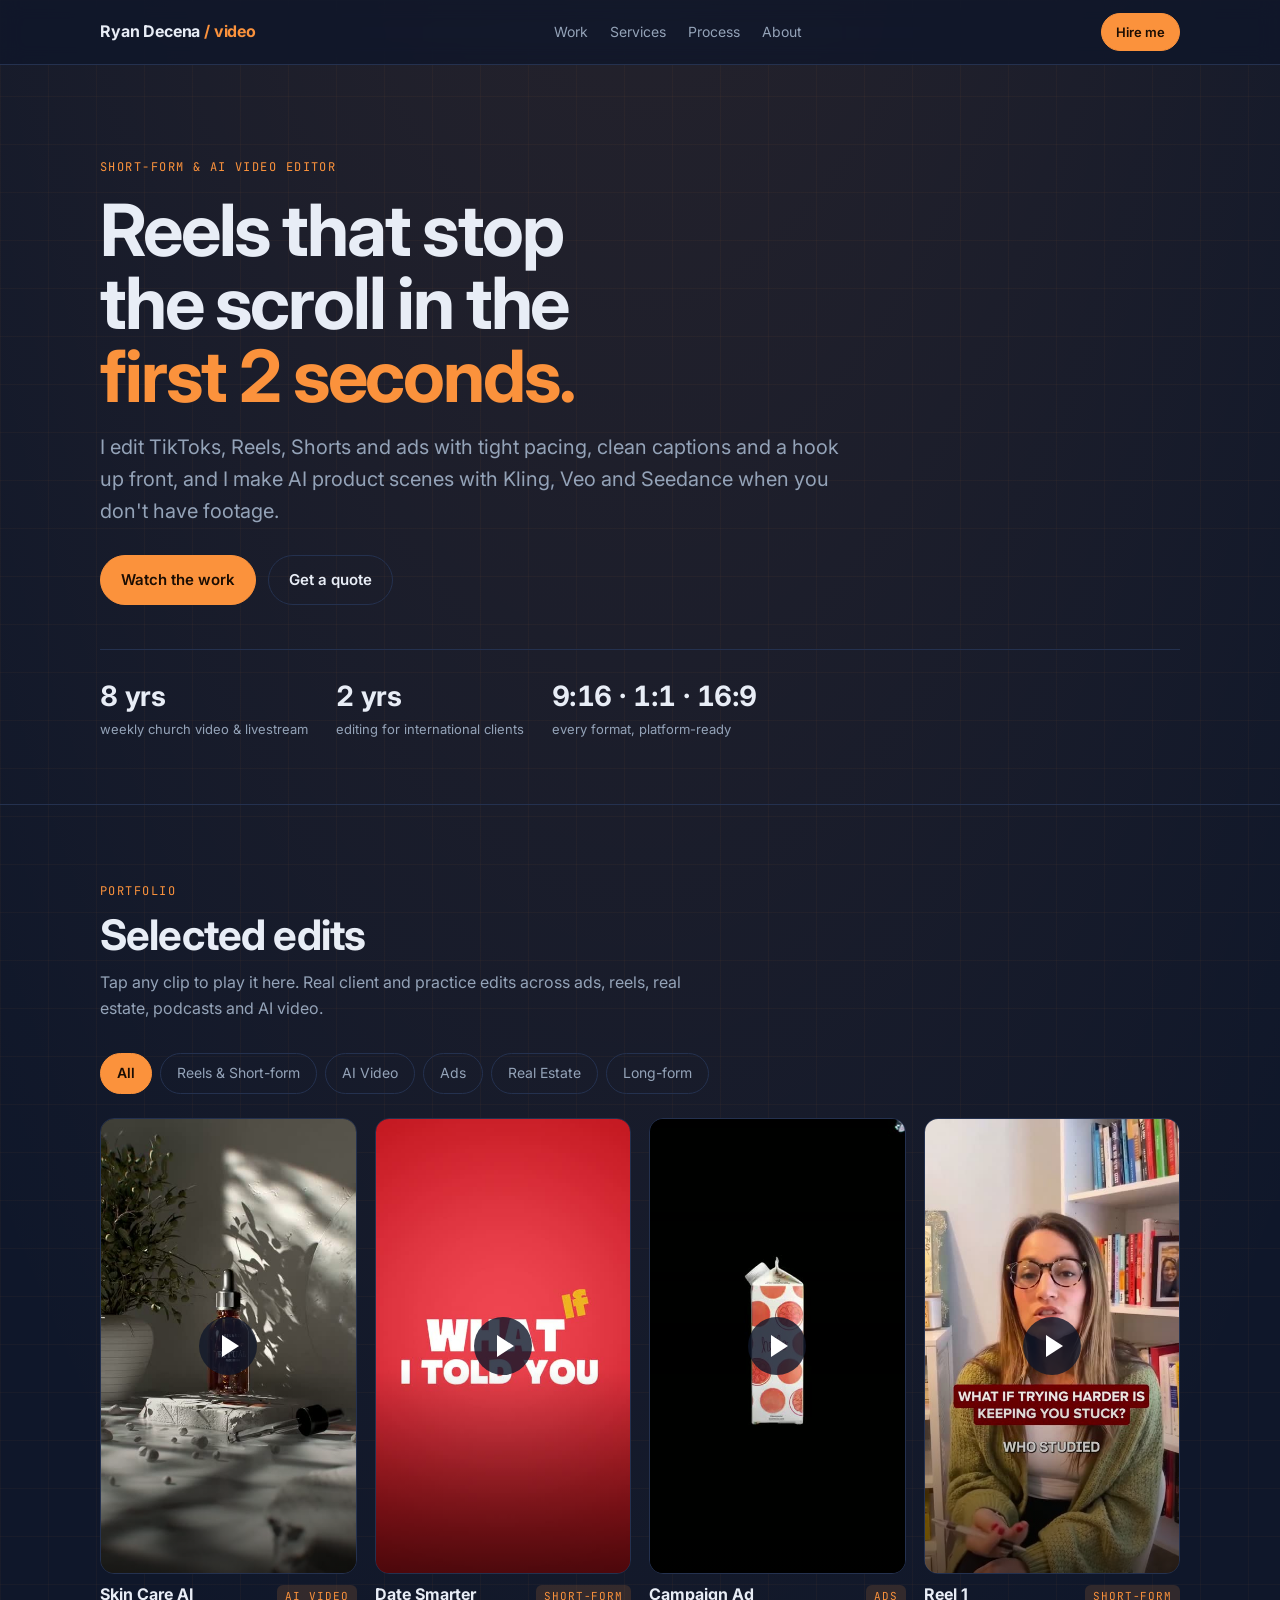
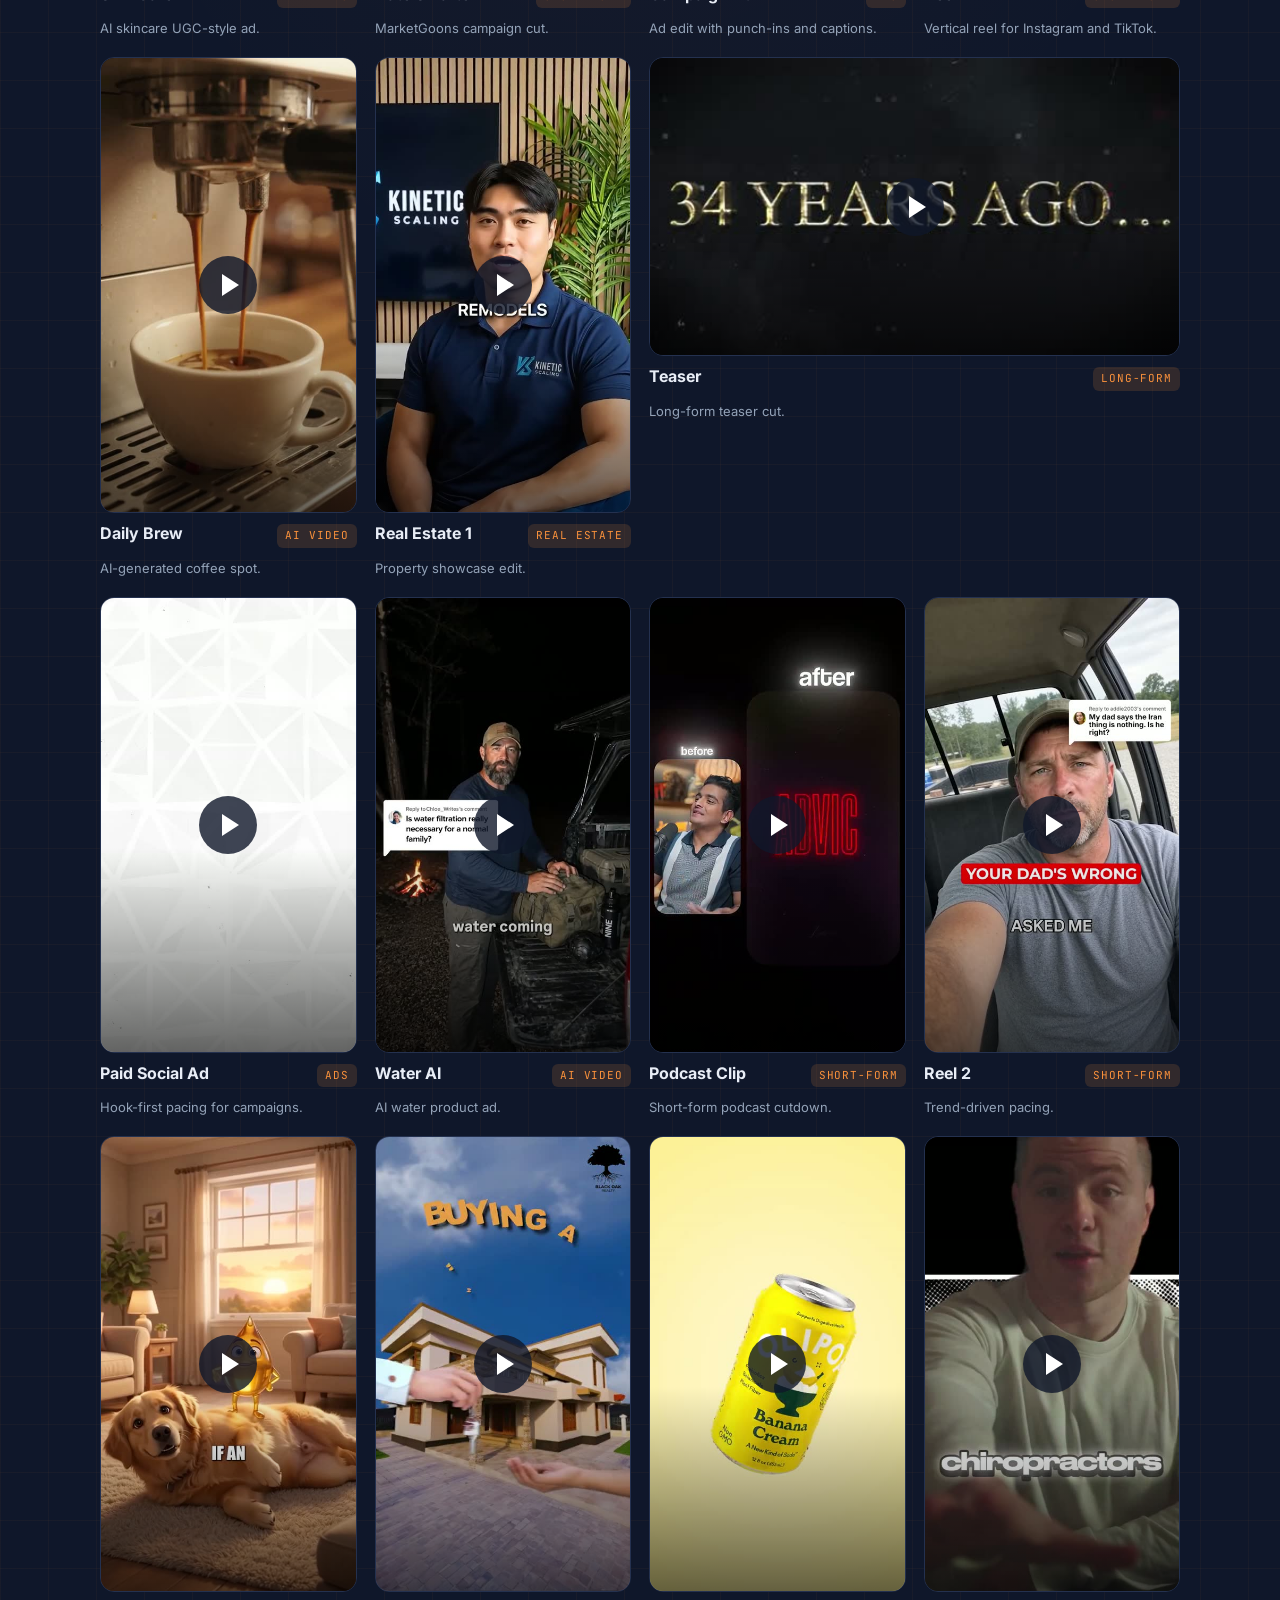
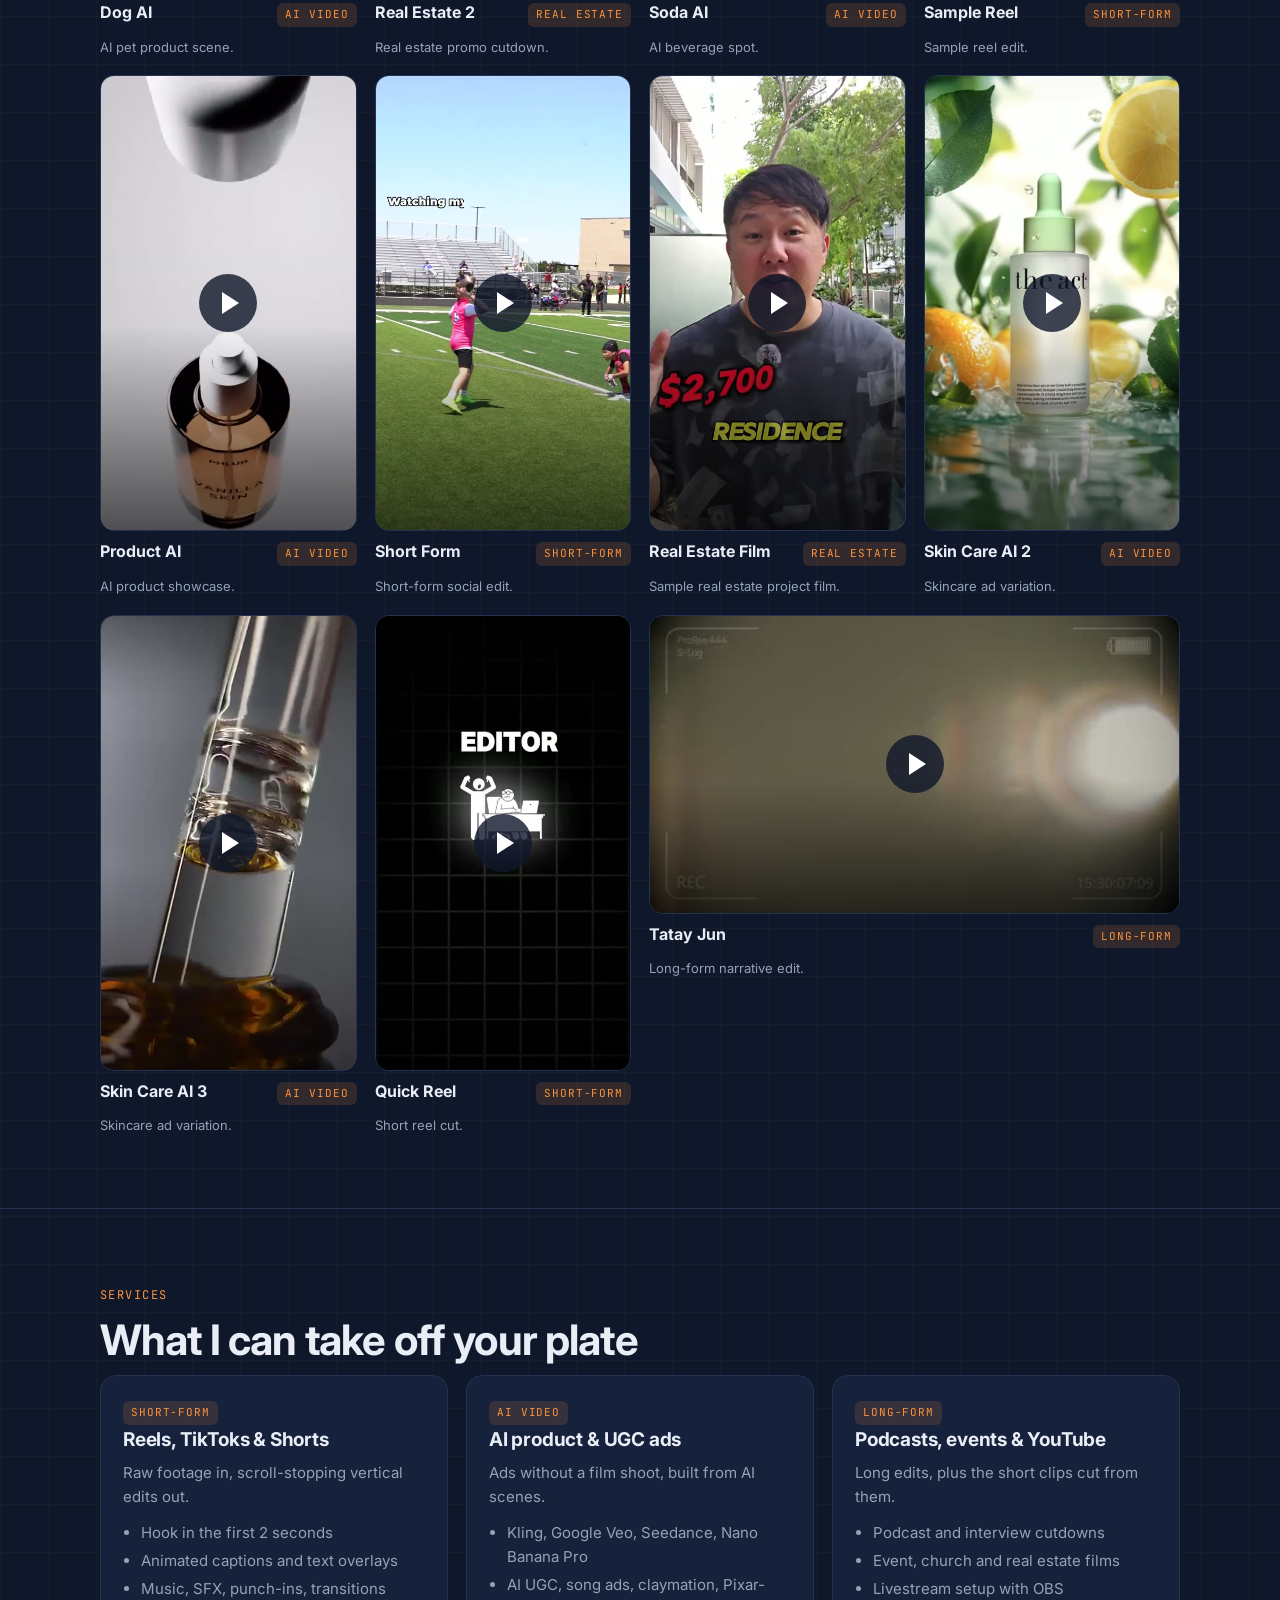
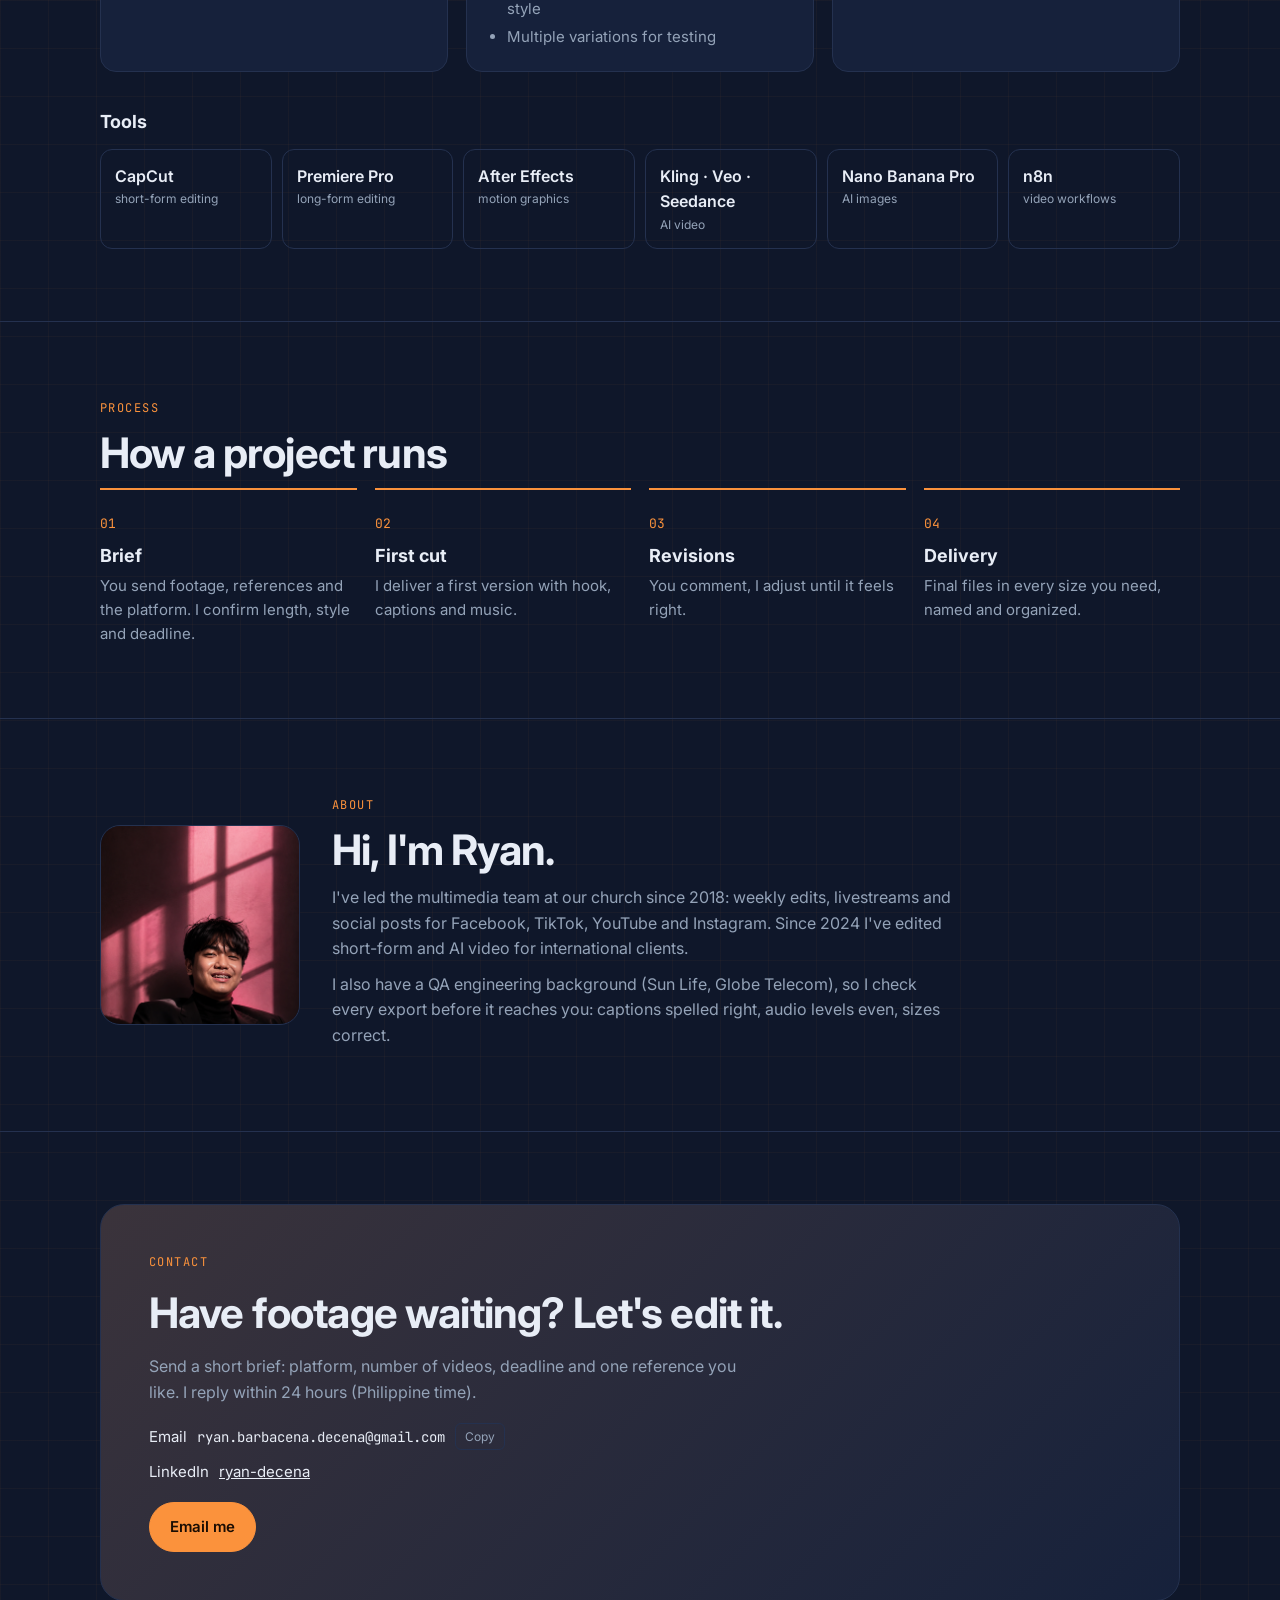
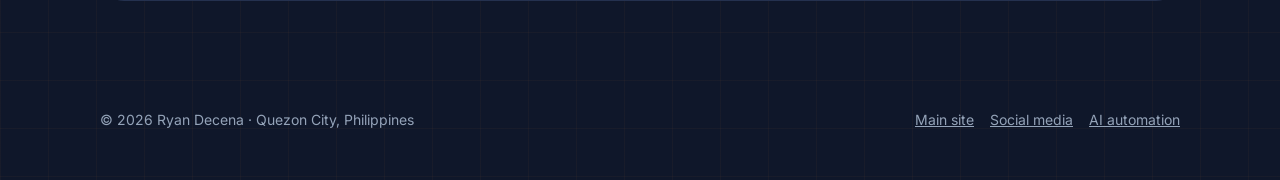
==== video-editor/index.html @ 5df615dc "Add video, AI automation and social media portfolio sites Three one-page sites deployed on Vercel at" ====
<!DOCTYPE html>
<html lang="en">
<head>
<meta charset="UTF-8">
<meta name="viewport" content="width=device-width, initial-scale=1, viewport-fit=cover">
<title>Ryan Decena | Short-Form &amp; AI Video Editor</title>
<meta name="description" content="Reels, TikToks, Shorts, ads and AI video (Kling, Veo, Seedance) edited by Ryan Decena, a video editor from the Philippines working with international clients.">
<meta property="og:title" content="Ryan Decena | Short-Form & AI Video Editor">
<meta property="og:description" content="Hook-first reels, ads and AI video for brands and creators.">
<meta property="og:image" content="https://video.decenaryan.site/og.jpg">
<meta property="og:url" content="https://video.decenaryan.site/">
<meta name="theme-color" content="#0F172A">
<link rel="icon" href="favicon.png">
<link rel="preconnect" href="https://fonts.googleapis.com">
<link rel="preconnect" href="https://fonts.gstatic.com" crossorigin>
<link href="https://fonts.googleapis.com/css2?family=Inter:wght@400;500;600;700&family=JetBrains+Mono:wght@500&display=swap" rel="stylesheet">
<link rel="stylesheet" href="site.css">
<style>
:root{--accent:#FB923C;--accent-2:#F43F5E;--on-accent:#1a0d03}
.filters{display:flex;flex-wrap:wrap;gap:8px;margin-bottom:24px}
.filters button{font:inherit;font-size:14px;padding:8px 16px;border-radius:999px;border:1px solid var(--line);background:transparent;color:var(--muted);cursor:pointer}
.filters button[aria-pressed="true"]{background:var(--accent);border-color:var(--accent);color:var(--on-accent);font-weight:600}
.works{display:grid;grid-template-columns:repeat(auto-fill,minmax(210px,1fr));gap:18px;align-items:start}
.work{display:grid;gap:10px;min-width:0}
.work.wide{grid-column:span 2}
@media (max-width:480px){.work.wide{grid-column:auto}}
.player{position:relative;border-radius:14px;overflow:hidden;background:#0a0f1d;border:1px solid var(--line);aspect-ratio:9/16}
.work.wide .player{aspect-ratio:16/9}
.player img,.player video{position:absolute;inset:0;width:100%;height:100%;object-fit:cover}
.player video{object-fit:contain;background:#000}
.player button{position:absolute;inset:0;border:0;background:linear-gradient(transparent 55%,#0009);cursor:pointer;display:grid;place-items:center}
.player button i{width:58px;height:58px;border-radius:50%;background:#0f172acc;display:grid;place-items:center;transition:.2s}
.player button i::after{content:"";border-left:17px solid #fff;border-block:11px solid transparent;margin-left:5px}
.player button:hover i{background:var(--accent);transform:scale(1.08)}
.work h3{font-size:16px;line-height:1.3}
.work p{font-size:13px;color:var(--muted)}
.work .row{display:flex;justify-content:space-between;gap:8px;align-items:baseline}
.tools{display:grid;grid-template-columns:repeat(auto-fit,minmax(150px,1fr));gap:10px}
.tools div{border:1px solid var(--line);border-radius:12px;padding:14px;font-weight:600}
.tools span{display:block;font-size:12px;color:var(--muted);font-weight:400}
</style>
</head>
<body>
<nav class="top"><div class="wrap">
  <a class="brand" href="#top">Ryan Decena <span>/ video</span></a>
  <ul><li><a href="#work">Work</a></li><li><a href="#services">Services</a></li><li><a href="#process">Process</a></li><li><a href="#about">About</a></li></ul>
  <a class="btn solid sm" href="#contact">Hire me</a>
</div></nav>

<main id="top">
<header class="hero"><div class="wrap">
  <span class="mono">Short-form &amp; AI video editor</span>
  <h1>Reels that stop the scroll in the <em>first 2 seconds.</em></h1>
  <p class="lead">I edit TikToks, Reels, Shorts and ads with tight pacing, clean captions and a hook up front, and I make AI product scenes with Kling, Veo and Seedance when you don't have footage.</p>
  <div class="cta"><a class="btn solid" href="#work">Watch the work</a><a class="btn ghost" href="#contact">Get a quote</a></div>
  <div class="facts">
    <div><b>8 yrs</b><span>weekly church video &amp; livestream</span></div>
    <div><b>2 yrs</b><span>editing for international clients</span></div>
    <div><b>9:16 · 1:1 · 16:9</b><span>every format, platform-ready</span></div>
  </div>
</div></header>

<section id="work"><div class="wrap">
  <span class="mono">Portfolio</span>
  <h2>Selected edits</h2>
  <p class="intro">Tap any clip to play it here. Real client and practice edits across ads, reels, real estate, podcasts and AI video.</p>
  <div class="filters" role="group" aria-label="Filter videos" id="filters"></div>
  <div class="works" id="works"></div>
</div></section>

<section id="services"><div class="wrap">
  <span class="mono">Services</span>
  <h2>What I can take off your plate</h2>
  <div class="grid g3">
    <div class="card"><span class="tag">Short-form</span><h3>Reels, TikToks &amp; Shorts</h3><p>Raw footage in, scroll-stopping vertical edits out.</p><ul><li>Hook in the first 2 seconds</li><li>Animated captions and text overlays</li><li>Music, SFX, punch-ins, transitions</li></ul></div>
    <div class="card"><span class="tag">AI video</span><h3>AI product &amp; UGC ads</h3><p>Ads without a film shoot, built from AI scenes.</p><ul><li>Kling, Google Veo, Seedance, Nano Banana Pro</li><li>AI UGC, song ads, claymation, Pixar-style</li><li>Multiple variations for testing</li></ul></div>
    <div class="card"><span class="tag">Long-form</span><h3>Podcasts, events &amp; YouTube</h3><p>Long edits, plus the short clips cut from them.</p><ul><li>Podcast and interview cutdowns</li><li>Event, church and real estate films</li><li>Livestream setup with OBS</li></ul></div>
  </div>
  <h3 style="margin:36px 0 12px;font-size:18px">Tools</h3>
  <div class="tools">
    <div>CapCut<span>short-form editing</span></div>
    <div>Premiere Pro<span>long-form editing</span></div>
    <div>After Effects<span>motion graphics</span></div>
    <div>Kling · Veo · Seedance<span>AI video</span></div>
    <div>Nano Banana Pro<span>AI images</span></div>
    <div>n8n<span>video workflows</span></div>
  </div>
</div></section>

<section id="process"><div class="wrap">
  <span class="mono">Process</span>
  <h2>How a project runs</h2>
  <div class="steps">
    <div class="step"><h3>Brief</h3><p>You send footage, references and the platform. I confirm length, style and deadline.</p></div>
    <div class="step"><h3>First cut</h3><p>I deliver a first version with hook, captions and music.</p></div>
    <div class="step"><h3>Revisions</h3><p>You comment, I adjust until it feels right.</p></div>
    <div class="step"><h3>Delivery</h3><p>Final files in every size you need, named and organized.</p></div>
  </div>
</div></section>

<section id="about"><div class="wrap about">
  <img src="ryan-decena.png" alt="Ryan Decena" width="200" height="200" loading="lazy">
  <div>
    <span class="mono">About</span>
    <h2>Hi, I'm Ryan.</h2>
    <p>I've led the multimedia team at our church since 2018: weekly edits, livestreams and social posts for Facebook, TikTok, YouTube and Instagram. Since 2024 I've edited short-form and AI video for international clients.</p>
    <p>I also have a QA engineering background (Sun Life, Globe Telecom), so I check every export before it reaches you: captions spelled right, audio levels even, sizes correct.</p>
  </div>
</div></section>

<section><div class="wrap">
  <div class="contact" id="contact">
    <span class="mono">Contact</span>
    <h2>Have footage waiting? Let's edit it.</h2>
    <p style="color:var(--muted);max-width:60ch">Send a short brief: platform, number of videos, deadline and one reference you like. I reply within 24 hours (Philippine time).</p>
    <div class="rows">
      <div class="row">Email <code>ryan.barbacena.decena@gmail.com</code><button class="copy" data-copy="ryan.barbacena.decena@gmail.com">Copy</button></div>
      <div class="row">LinkedIn <a href="https://www.linkedin.com/in/ryan-decena-aba878122" target="_blank" rel="noopener">ryan-decena</a></div>
    </div>
    <div class="cta" style="display:flex;gap:12px;flex-wrap:wrap"><a class="btn solid" href="mailto:ryan.barbacena.decena@gmail.com?subject=Video%20editing%20project">Email me</a></div>
  </div>
</div></section>
</main>

<footer><div class="wrap">
  <span>© <span data-year>2026</span> Ryan Decena · Quezon City, Philippines</span>
  <span class="others"><a href="https://decenaryan.site">Main site</a><a href="https://smm.decenaryan.site">Social media</a><a href="https://ai.decenaryan.site">AI automation</a></span>
</div></footer>

<script>
var WORKS=[
 {s:'ai-skincare-1',t:'Skin Care AI',c:'ai',d:'AI skincare UGC-style ad.'},
 {s:'short-date-smarter',t:'Date Smarter',c:'short',d:'MarketGoons campaign cut.'},
 {s:'ads-3',t:'Campaign Ad',c:'ads',d:'Ad edit with punch-ins and captions.'},
 {s:'reels-1',t:'Reel 1',c:'short',d:'Vertical reel for Instagram and TikTok.'},
 {s:'ai-daily-brew',t:'Daily Brew',c:'ai',d:'AI-generated coffee spot.'},
 {s:'realestate-1',t:'Real Estate 1',c:'real',d:'Property showcase edit.'},
 {s:'long-teaser',t:'Teaser',c:'long',d:'Long-form teaser cut.',w:1},
 {s:'ads-1',t:'Paid Social Ad',c:'ads',d:'Hook-first pacing for campaigns.'},
 {s:'ai-water',t:'Water AI',c:'ai',d:'AI water product ad.'},
 {s:'short-podcast',t:'Podcast Clip',c:'short',d:'Short-form podcast cutdown.'},
 {s:'reels-2',t:'Reel 2',c:'short',d:'Trend-driven pacing.'},
 {s:'ai-dog',t:'Dog AI',c:'ai',d:'AI pet product scene.'},
 {s:'realestate-2',t:'Real Estate 2',c:'real',d:'Real estate promo cutdown.'},
 {s:'ai-soda',t:'Soda AI',c:'ai',d:'AI beverage spot.'},
 {s:'reels-sample',t:'Sample Reel',c:'short',d:'Sample reel edit.'},
 {s:'ai-product',t:'Product AI',c:'ai',d:'AI product showcase.'},
 {s:'short-1',t:'Short Form',c:'short',d:'Short-form social edit.'},
 {s:'realestate-sample',t:'Real Estate Film',c:'real',d:'Sample real estate project film.'},
 {s:'ai-skincare-2',t:'Skin Care AI 2',c:'ai',d:'Skincare ad variation.'},
 {s:'ai-skincare-3',t:'Skin Care AI 3',c:'ai',d:'Skincare ad variation.'},
 {s:'reels-3',t:'Quick Reel',c:'short',d:'Short reel cut.'},
 {s:'long-tatay-jun',t:'Tatay Jun',c:'long',d:'Long-form narrative edit.',w:1}
];
var CATS=[['all','All'],['short','Reels & Short-form'],['ai','AI Video'],['ads','Ads'],['real','Real Estate'],['long','Long-form']];
var LABEL={short:'Short-form',ai:'AI Video',ads:'Ads',real:'Real Estate',long:'Long-form'};
var grid=document.getElementById('works'),fb=document.getElementById('filters');
grid.innerHTML=WORKS.map(function(w,i){return '<article class="work'+(w.w?' wide':'')+'" data-c="'+w.c+'"><div class="player"><img src="media/'+w.s+'.jpg" alt="" loading="lazy"><button type="button" data-i="'+i+'" aria-label="Play '+w.t+'"><i></i></button></div><div class="row"><h3>'+w.t+'</h3><span class="tag">'+LABEL[w.c]+'</span></div><p>'+w.d+'</p></article>'}).join('');
fb.innerHTML=CATS.map(function(c,i){return '<button type="button" data-c="'+c[0]+'" aria-pressed="'+(i===0)+'">'+c[1]+'</button>'}).join('');
fb.addEventListener('click',function(e){var b=e.target.closest('button');if(!b)return;fb.querySelectorAll('button').forEach(function(x){x.setAttribute('aria-pressed',x===b)});var c=b.dataset.c;grid.querySelectorAll('.work').forEach(function(a){a.hidden=!(c==='all'||a.dataset.c===c)})});
grid.addEventListener('click',function(e){var b=e.target.closest('button[data-i]');if(!b)return;var w=WORKS[+b.dataset.i];
  grid.querySelectorAll('video').forEach(function(v){v.pause()});
  var v=document.createElement('video');v.src='media/'+w.s+'.mp4';v.controls=true;v.playsInline=true;v.autoplay=true;v.poster='media/'+w.s+'.jpg';
  b.parentNode.replaceChild(v,b);});
</script>
<script src="site.js"></script>
</body>
</html>
---- video-editor/site.css ----
/* Shared look for smm / video / ai .decenaryan.site — matches decenaryan.site (slate + mono labels).
   Each site sets --accent and --accent-2 on :root. */
:root{
  --bg:#0F172A; --bg-2:#111c33; --card:#16213b; --line:#24314f; --fg:#e8edf6; --muted:#94a3b8;
  --accent:#38BDF8; --accent-2:#10B981; --on-accent:#06121f;
  --f-body:"Inter",system-ui,sans-serif; --f-mono:"JetBrains Mono",ui-monospace,monospace;
  color-scheme:dark;
}
*{box-sizing:border-box;margin:0;padding:0}
html{scroll-behavior:smooth}
body{background:var(--bg);color:var(--fg);font-family:var(--f-body);font-size:16px;line-height:1.6;
  background-image:radial-gradient(ellipse 80% 50% at 50% -20%,color-mix(in srgb,var(--accent) 14%,transparent),transparent),
  linear-gradient(color-mix(in srgb,var(--accent) 4%,transparent) 1px,transparent 1px),
  linear-gradient(90deg,color-mix(in srgb,var(--accent) 4%,transparent) 1px,transparent 1px);
  background-size:auto,48px 48px,48px 48px}
img,video{max-width:100%;display:block}
a{color:inherit}
:focus-visible{outline:2px solid var(--accent);outline-offset:3px;border-radius:4px}
.wrap{max-width:1120px;margin:0 auto;padding-left:max(20px,env(safe-area-inset-left));padding-right:max(20px,env(safe-area-inset-right))}
.mono{font-family:var(--f-mono);font-size:12px;letter-spacing:.12em;text-transform:uppercase;color:var(--accent)}

/* nav */
nav.top{position:sticky;top:0;z-index:20;backdrop-filter:blur(10px);background:color-mix(in srgb,var(--bg) 82%,transparent);border-bottom:1px solid var(--line)}
nav.top .wrap{display:flex;align-items:center;justify-content:space-between;gap:16px;height:64px}
.brand{font-weight:700;text-decoration:none;letter-spacing:-.01em}
.brand span{color:var(--accent)}
nav.top ul{display:flex;gap:22px;list-style:none;font-size:14px;color:var(--muted)}
nav.top ul a{text-decoration:none}
nav.top ul a:hover{color:var(--fg)}
.btn{display:inline-flex;align-items:center;gap:8px;padding:12px 20px;border-radius:999px;font-weight:600;font-size:15px;text-decoration:none;border:1px solid var(--accent);transition:.2s}
.btn.solid{background:var(--accent);color:var(--on-accent)}
.btn.solid:hover{filter:brightness(1.1)}
.btn.ghost{color:var(--fg);border-color:var(--line)}
.btn.ghost:hover{border-color:var(--accent)}
.btn.sm{padding:8px 14px;font-size:13px}
@media (max-width:760px){nav.top ul{display:none}}

/* hero */
.hero{padding:88px 0 64px}
.hero h1{font-size:clamp(38px,6.4vw,72px);line-height:1.02;letter-spacing:-.03em;margin:14px 0 18px;text-wrap:balance;max-width:16ch}
.hero h1 em{font-style:normal;color:var(--accent)}
.hero p.lead{font-size:clamp(17px,2vw,20px);color:var(--muted);max-width:58ch}
.hero .cta{display:flex;flex-wrap:wrap;gap:12px;margin-top:28px}
.facts{display:flex;flex-wrap:wrap;gap:28px;margin-top:44px;padding-top:24px;border-top:1px solid var(--line)}
.facts div{display:grid}
.facts b{font-size:28px;font-variant-numeric:tabular-nums;letter-spacing:-.02em}
.facts span{font-size:13px;color:var(--muted)}

/* sections */
section{padding:72px 0;border-top:1px solid var(--line)}
section h2{font-size:clamp(28px,4vw,42px);letter-spacing:-.02em;line-height:1.1;margin:10px 0 12px;text-wrap:balance}
section .intro{color:var(--muted);max-width:62ch;margin-bottom:32px}
.grid{display:grid;gap:18px}
.g3{grid-template-columns:repeat(auto-fit,minmax(260px,1fr))}
.g4{grid-template-columns:repeat(auto-fill,minmax(200px,1fr))}
.card{background:var(--card);border:1px solid var(--line);border-radius:16px;padding:22px;min-width:0}
.card h3{font-size:19px;margin-bottom:6px;letter-spacing:-.01em}
.card p{color:var(--muted);font-size:15px}
.card ul{margin:12px 0 0 18px;color:var(--muted);font-size:15px;display:grid;gap:4px}
.tag{display:inline-block;font-family:var(--f-mono);font-size:11px;letter-spacing:.08em;text-transform:uppercase;padding:3px 8px;border-radius:6px;background:color-mix(in srgb,var(--accent) 14%,transparent);color:var(--accent)}
.tags{display:flex;flex-wrap:wrap;gap:6px;margin-top:12px}
.tags span{font-size:12px;padding:3px 10px;border-radius:999px;border:1px solid var(--line);color:var(--muted)}

/* steps */
.steps{display:grid;grid-template-columns:repeat(auto-fit,minmax(220px,1fr));gap:18px;counter-reset:s}
.step{counter-increment:s;padding:20px 0 0;border-top:2px solid var(--accent)}
.step::before{content:"0" counter(s);font-family:var(--f-mono);color:var(--accent);font-size:13px}
.step h3{font-size:18px;margin:6px 0 4px}
.step p{color:var(--muted);font-size:15px}

/* about */
.about{display:grid;grid-template-columns:200px 1fr;gap:32px;align-items:center}
.about img{width:200px;height:200px;object-fit:cover;object-position:top;border-radius:20px;border:1px solid var(--line);background:var(--card)}
.about p{color:var(--muted);max-width:62ch;margin-bottom:10px}
@media (max-width:640px){.about{grid-template-columns:1fr}.about img{width:140px;height:140px}}

/* contact */
.contact{background:linear-gradient(135deg,color-mix(in srgb,var(--accent) 16%,var(--card)),var(--card));border:1px solid var(--line);border-radius:24px;padding:clamp(24px,5vw,48px);display:grid;gap:18px}
.contact h2{margin:0}
.contact .rows{display:grid;gap:10px}
.contact .row{display:flex;flex-wrap:wrap;align-items:center;gap:10px;font-size:15px}
.contact .row code{font-family:var(--f-mono);font-size:14px;user-select:all;word-break:break-all}
.copy{font:inherit;font-size:12px;background:transparent;color:var(--muted);border:1px solid var(--line);border-radius:6px;padding:3px 9px;cursor:pointer}
.copy:hover{color:var(--fg);border-color:var(--accent)}

footer{padding:36px 0 48px;color:var(--muted);font-size:14px}
footer .wrap{display:flex;flex-wrap:wrap;justify-content:space-between;gap:12px}
footer a{color:var(--muted)}
.others{display:flex;flex-wrap:wrap;gap:16px}

@media (prefers-reduced-motion:reduce){*{transition:none!important;animation:none!important;scroll-behavior:auto!important}}
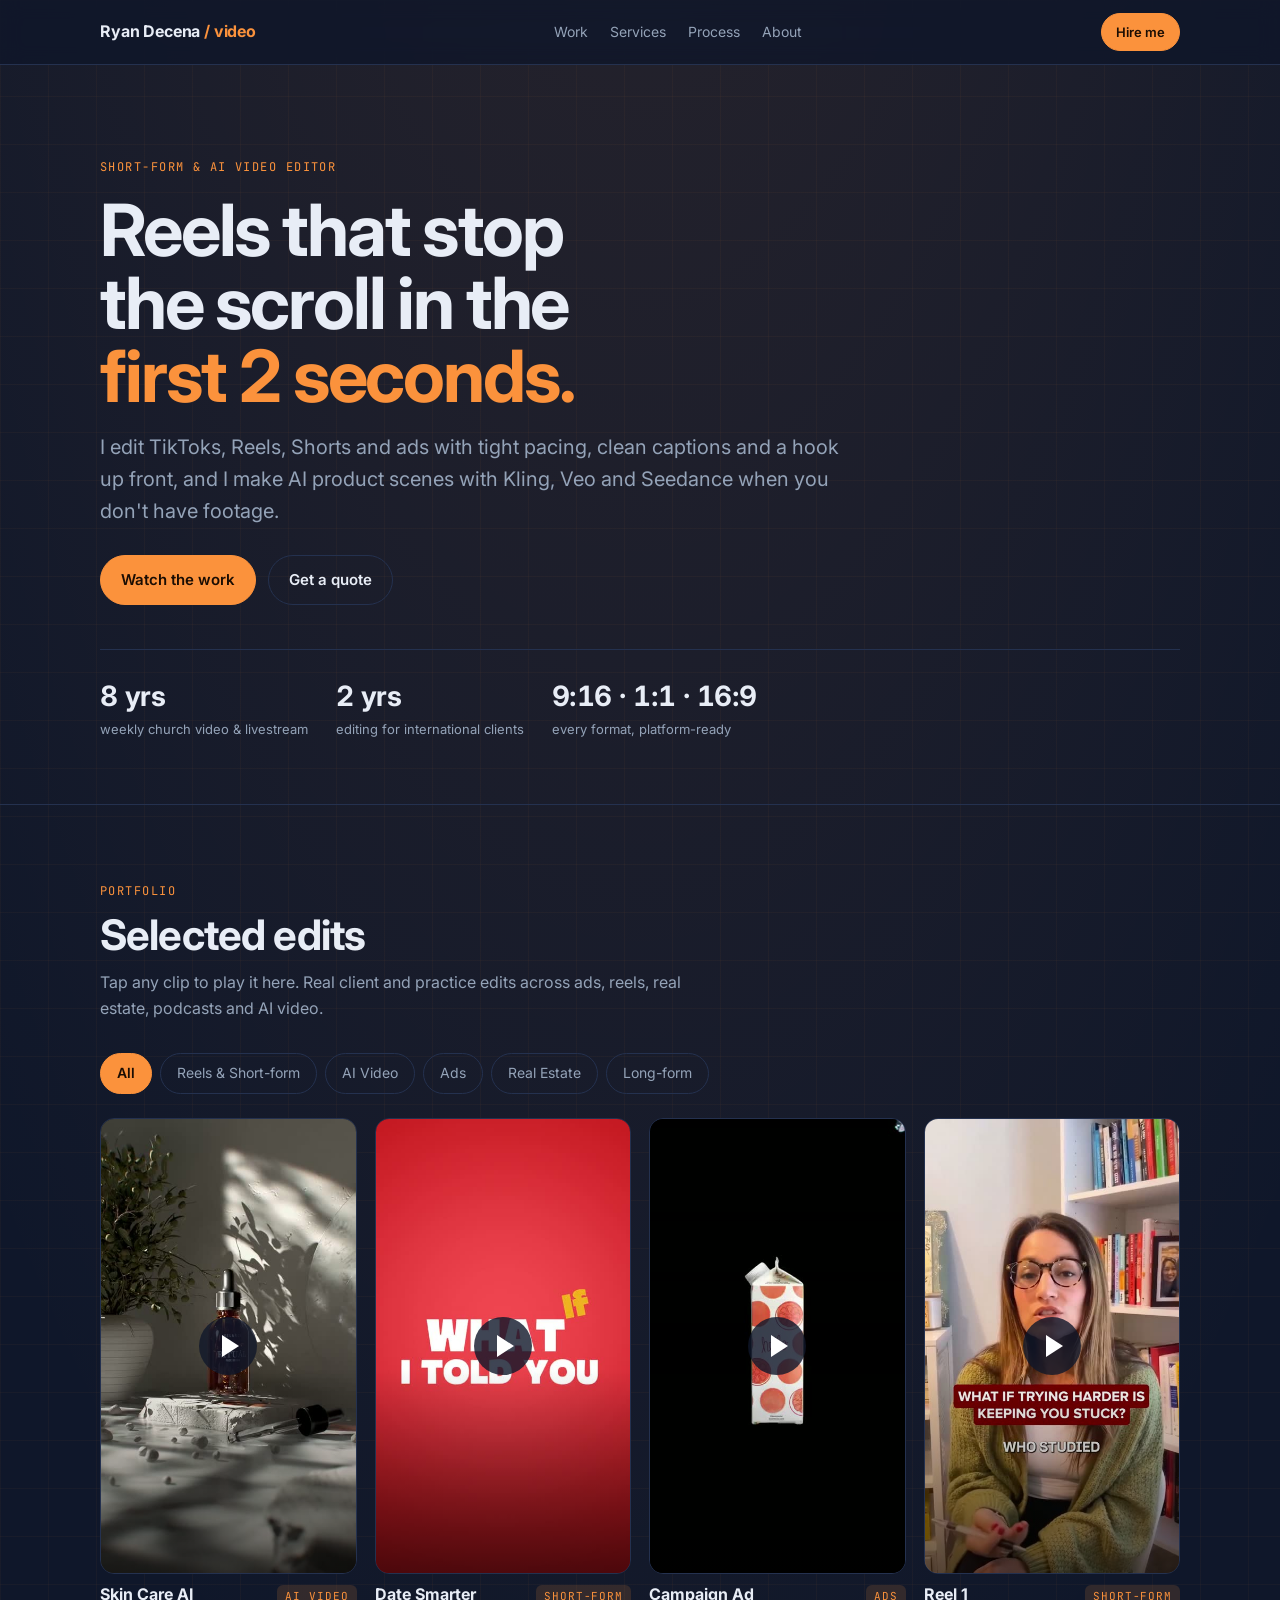
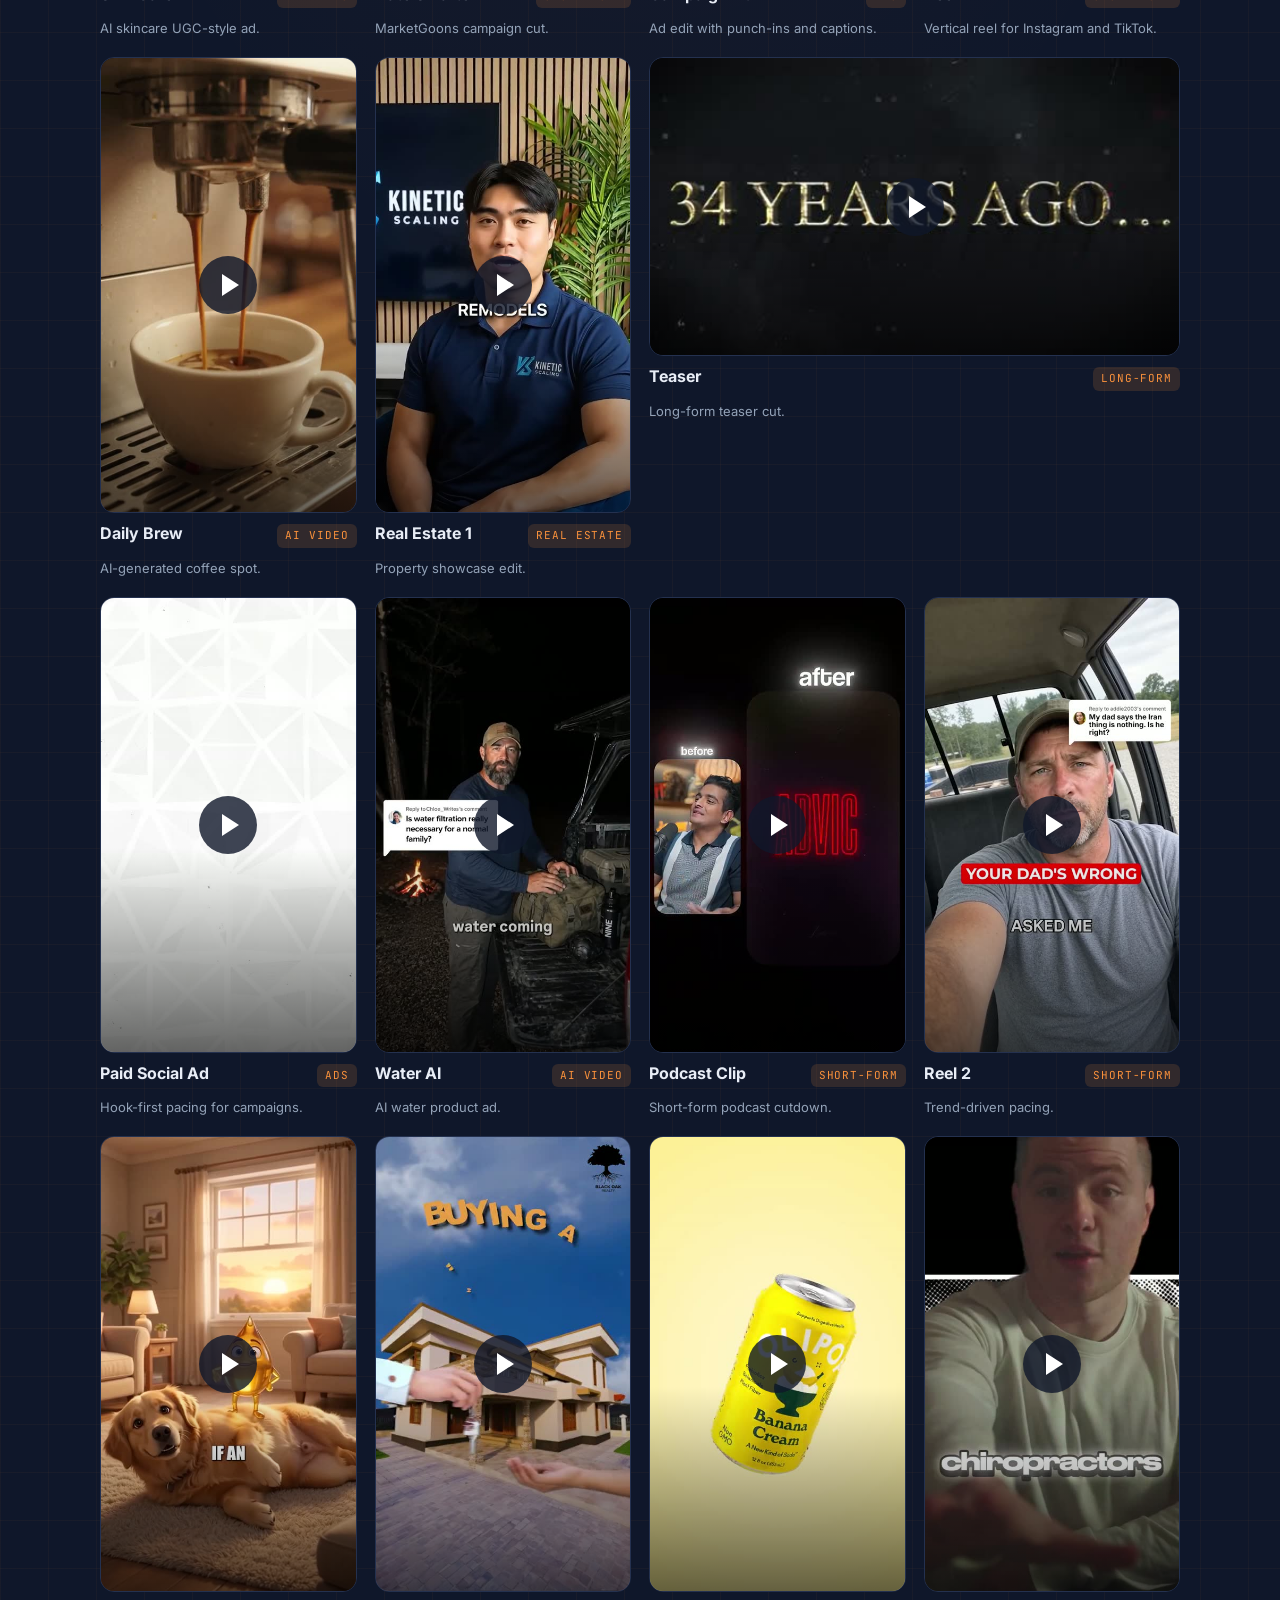
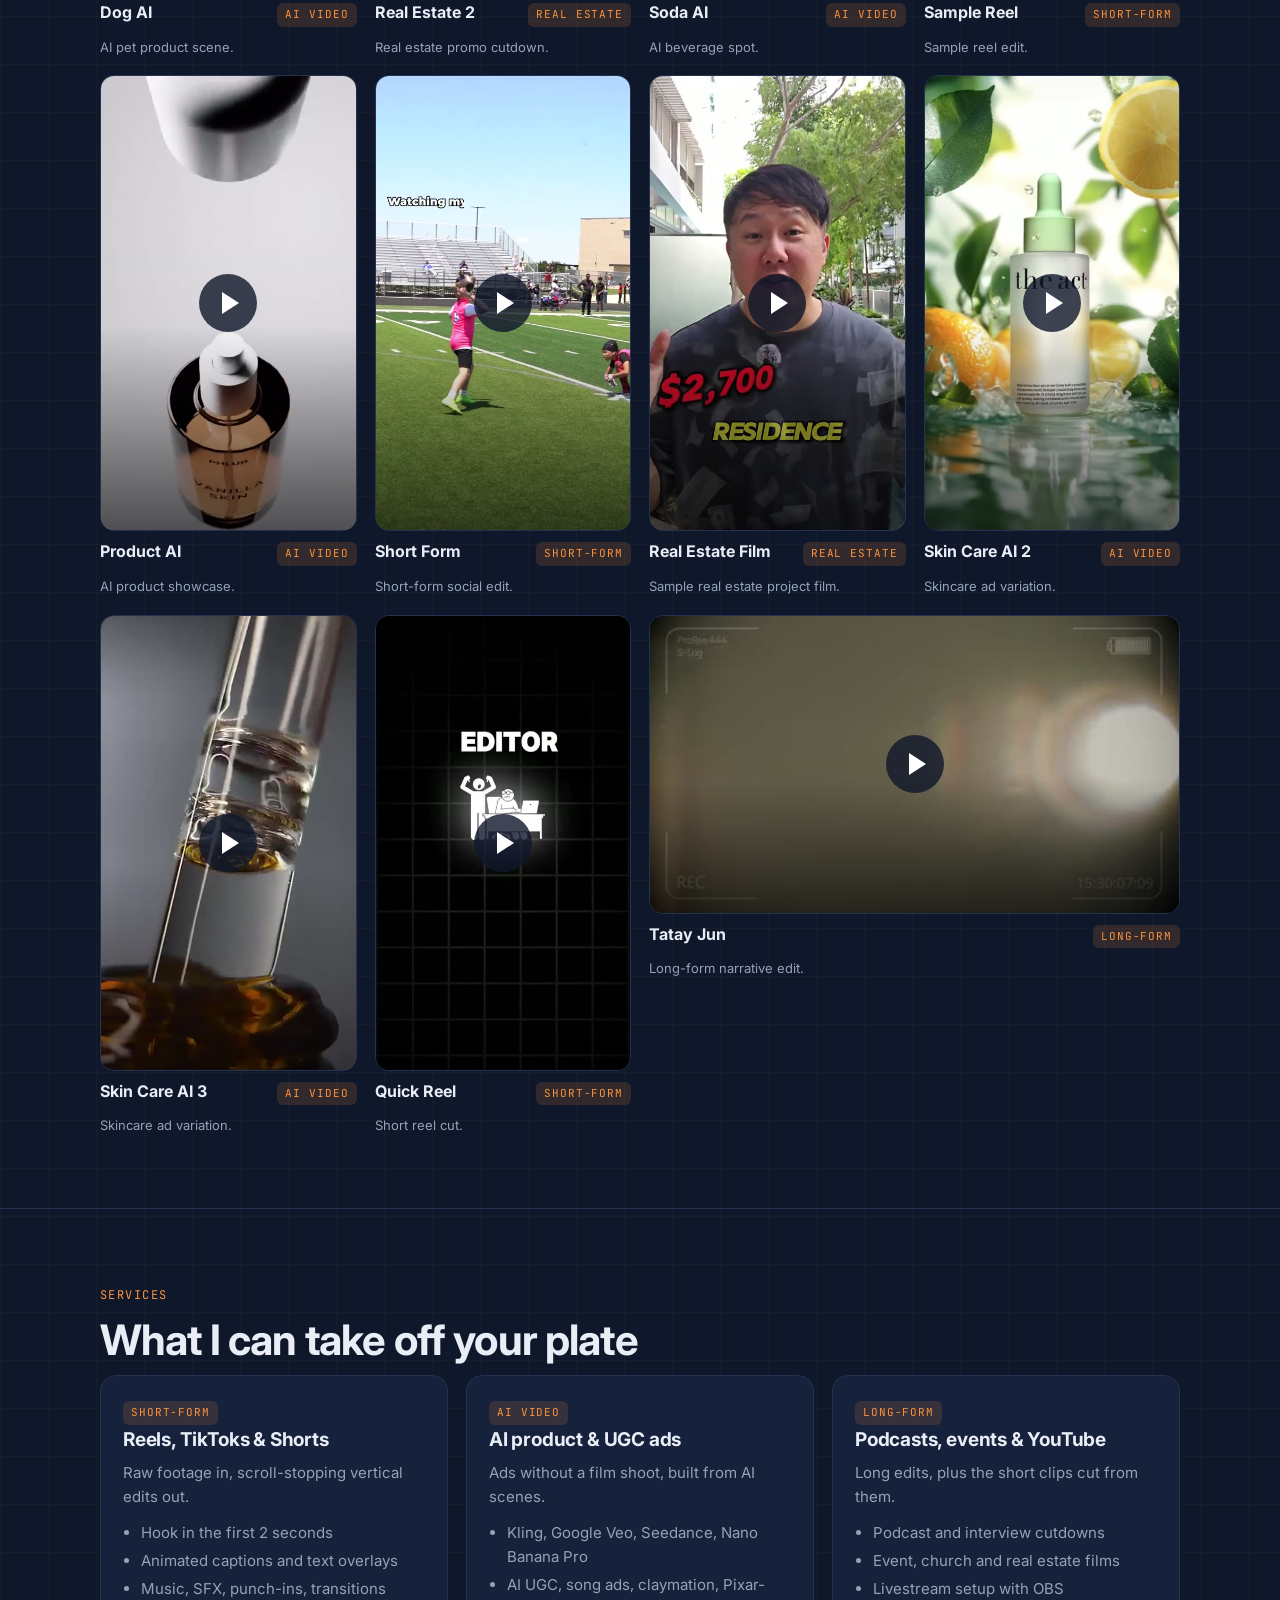
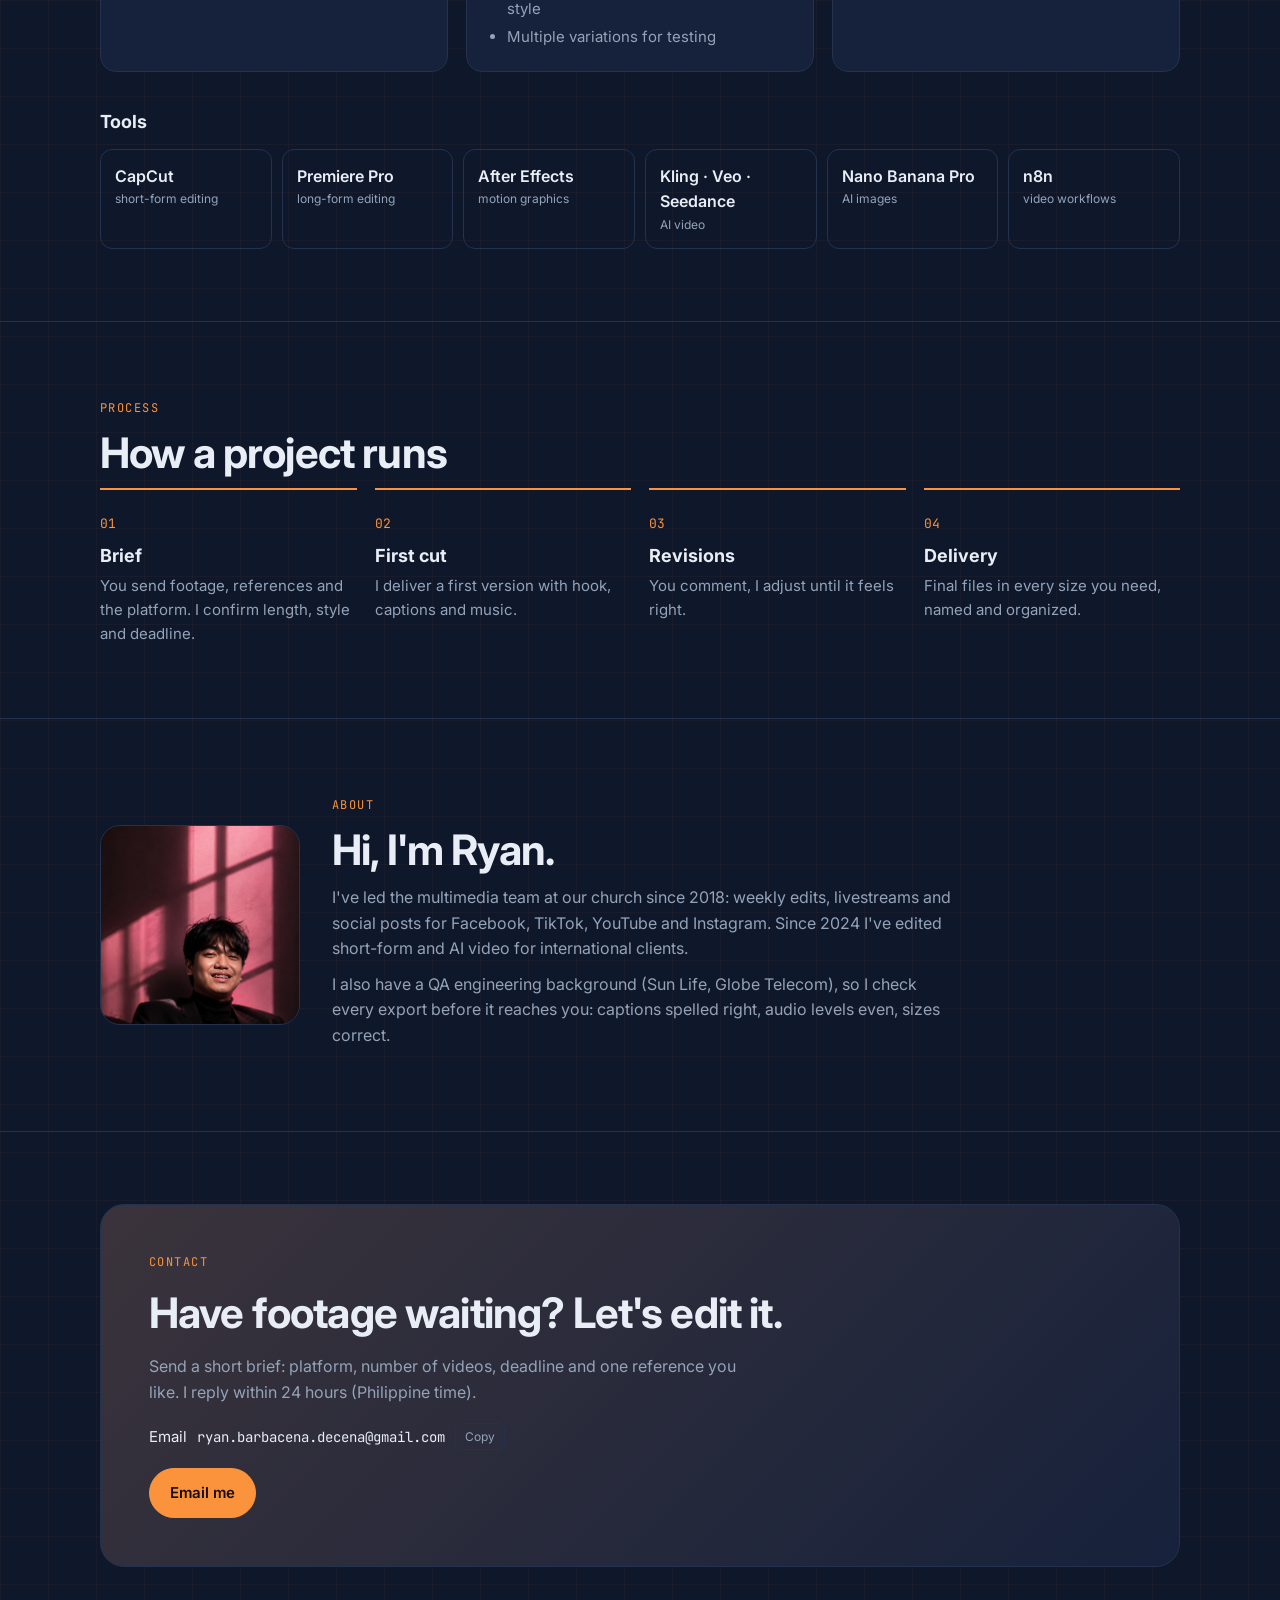
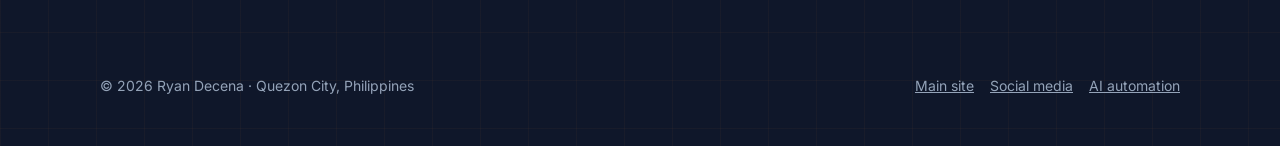
==== commit 7e9a7338: "Remove LinkedIn link from video site contact; add single-site deploy script Co-Authored-By: Claude O" ====
--- a/video-editor/index.html
+++ b/video-editor/index.html
@@ -114,9 +114,7 @@
     <h2>Have footage waiting? Let's edit it.</h2>
     <p style="color:var(--muted);max-width:60ch">Send a short brief: platform, number of videos, deadline and one reference you like. I reply within 24 hours (Philippine time).</p>
     <div class="rows">
-      <div class="row">Email <code>ryan.barbacena.decena@gmail.com</code><button class="copy" data-copy="ryan.barbacena.decena@gmail.com">Copy</button></div>
-      <div class="row">LinkedIn <a href="https://www.linkedin.com/in/ryan-decena-aba878122" target="_blank" rel="noopener">ryan-decena</a></div>
-    </div>
+      <div class="row">Email <code>ryan.barbacena.decena@gmail.com</code><button class="copy" data-copy="ryan.barbacena.decena@gmail.com">Copy</button></div>    </div>
     <div class="cta" style="display:flex;gap:12px;flex-wrap:wrap"><a class="btn solid" href="mailto:ryan.barbacena.decena@gmail.com?subject=Video%20editing%20project">Email me</a></div>
   </div>
 </div></section>
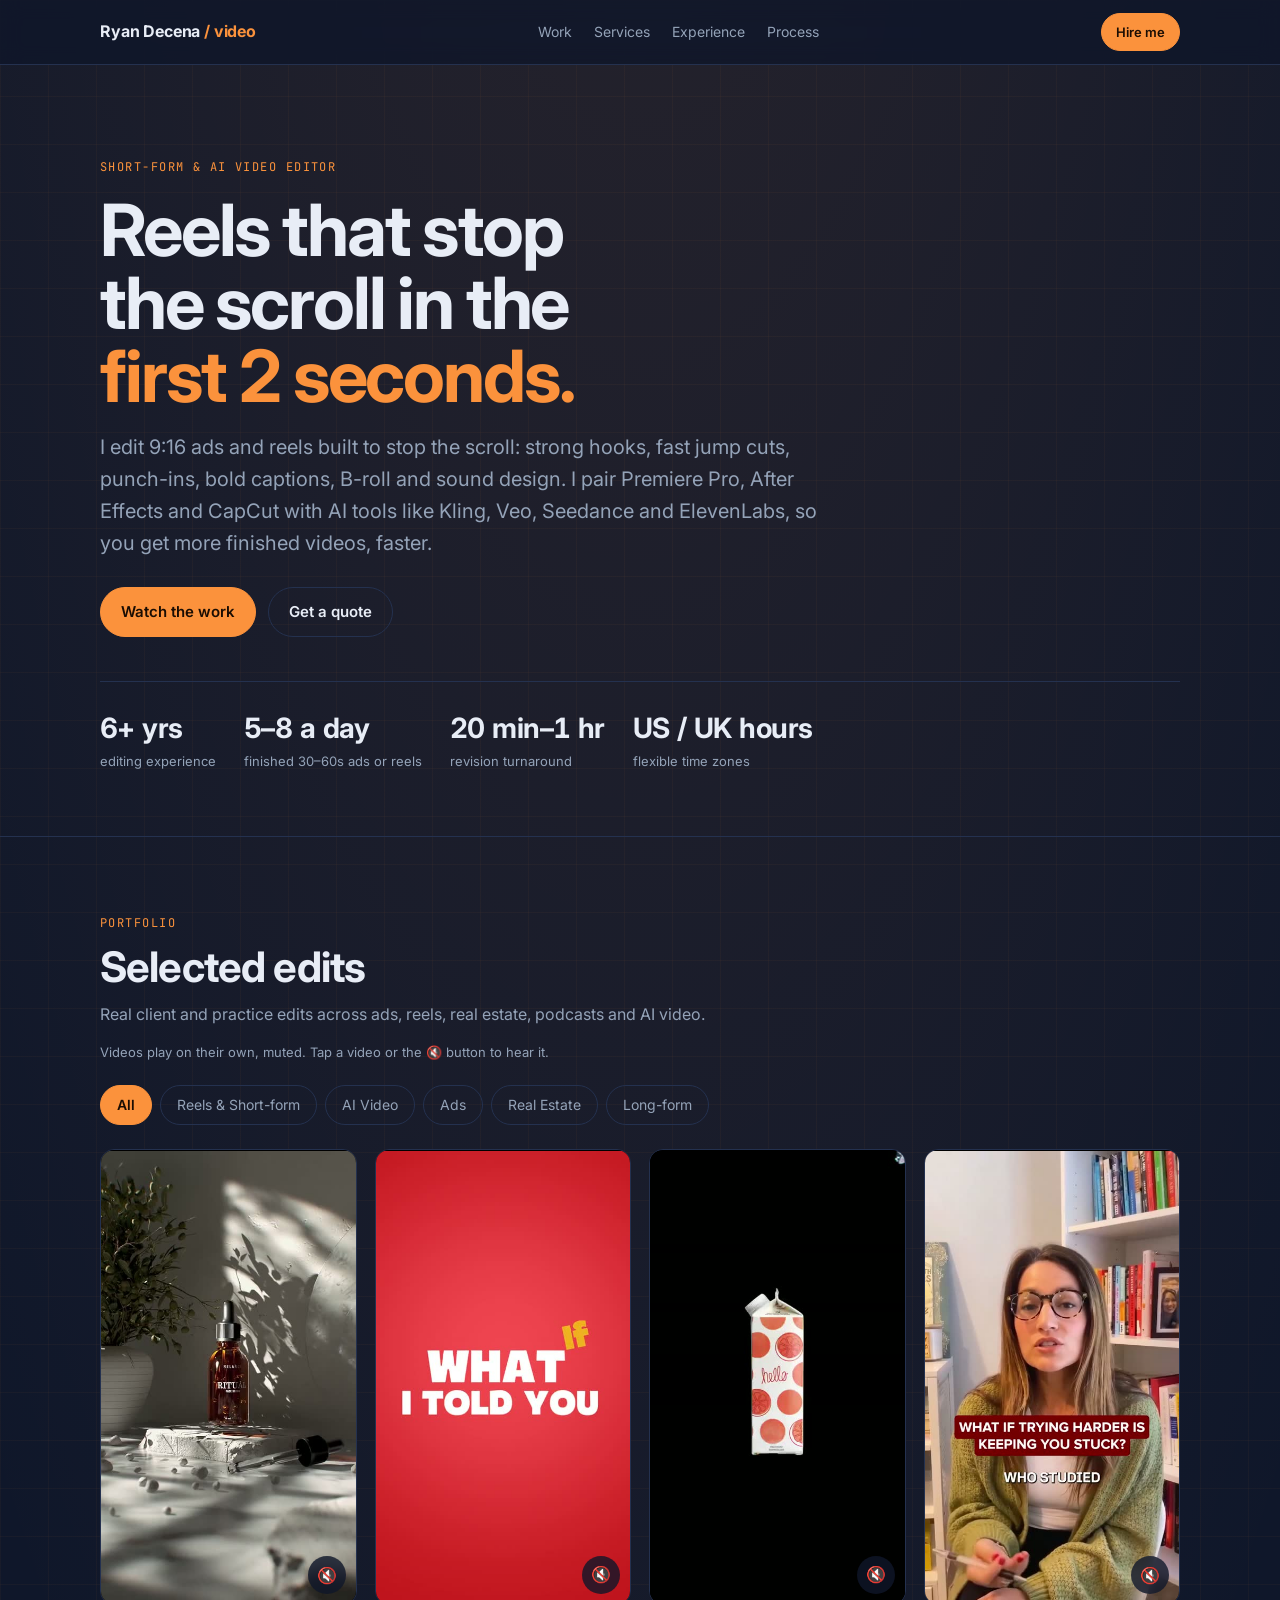
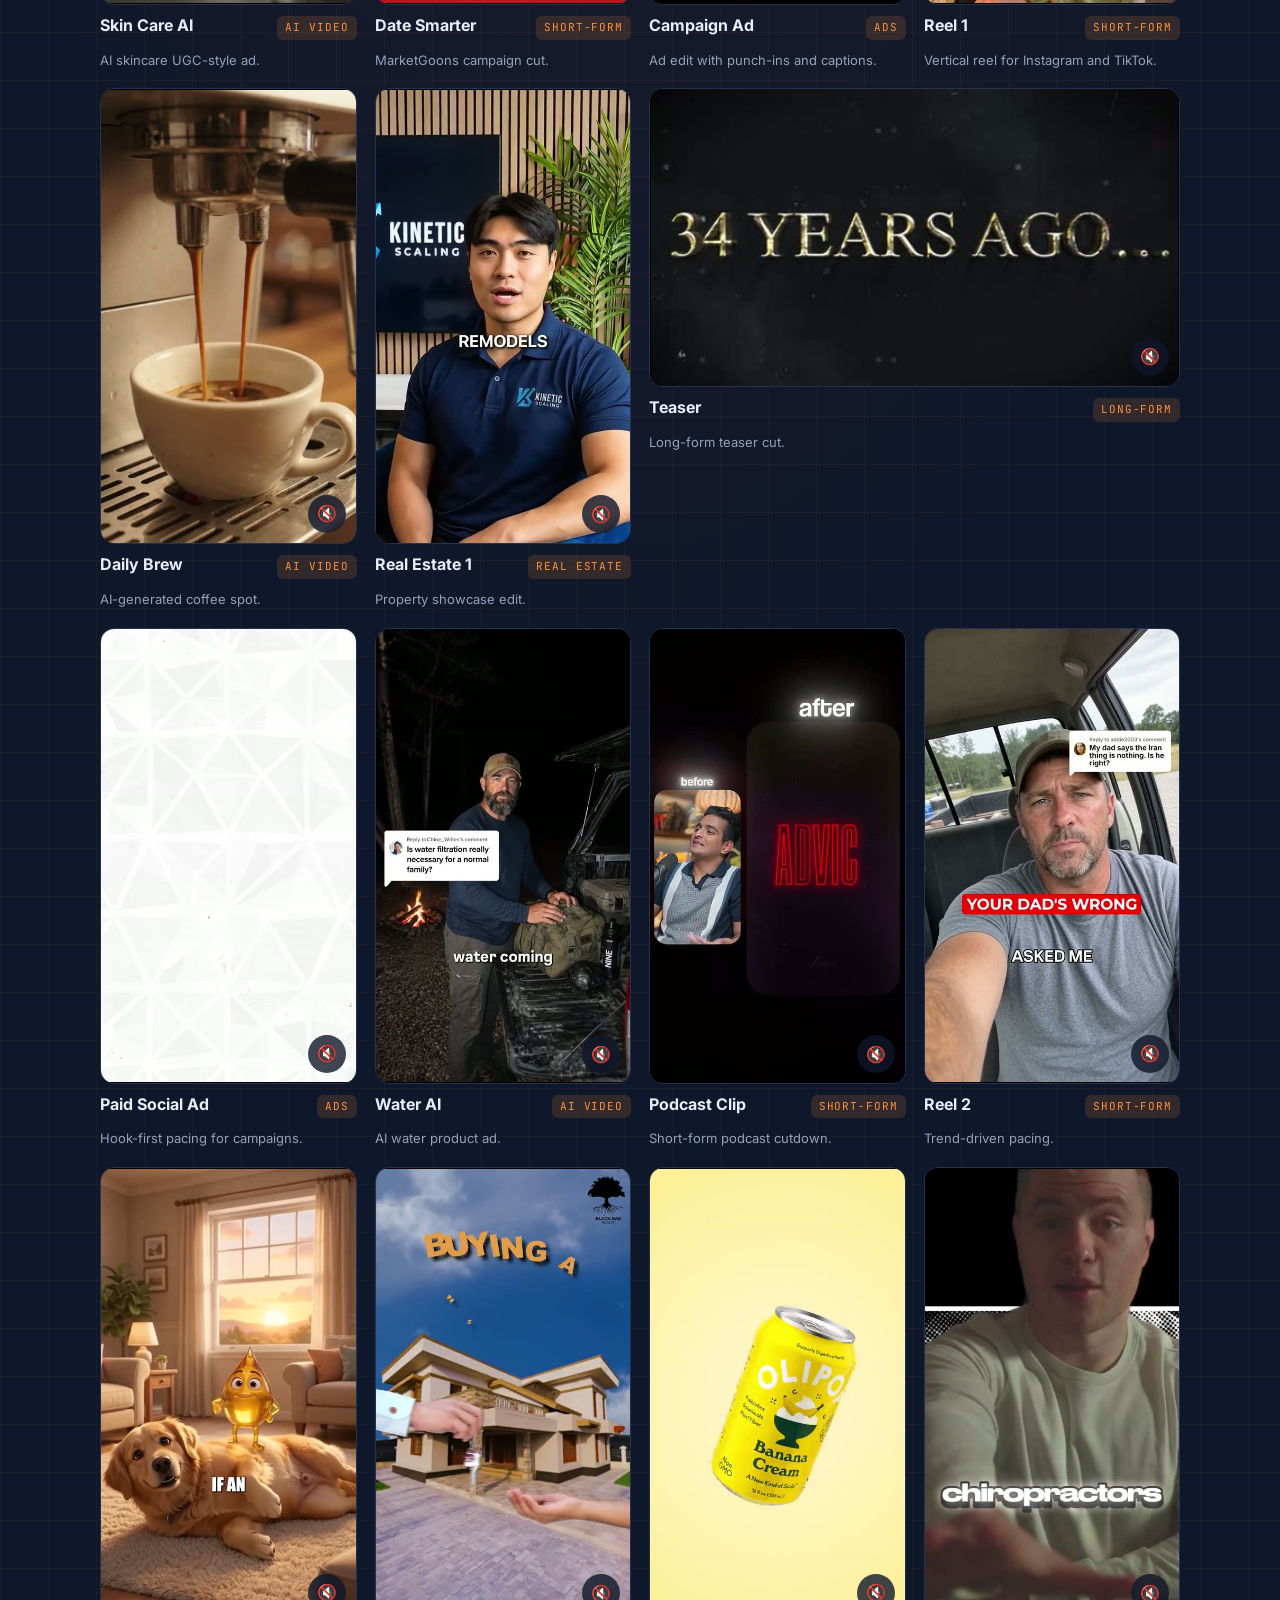
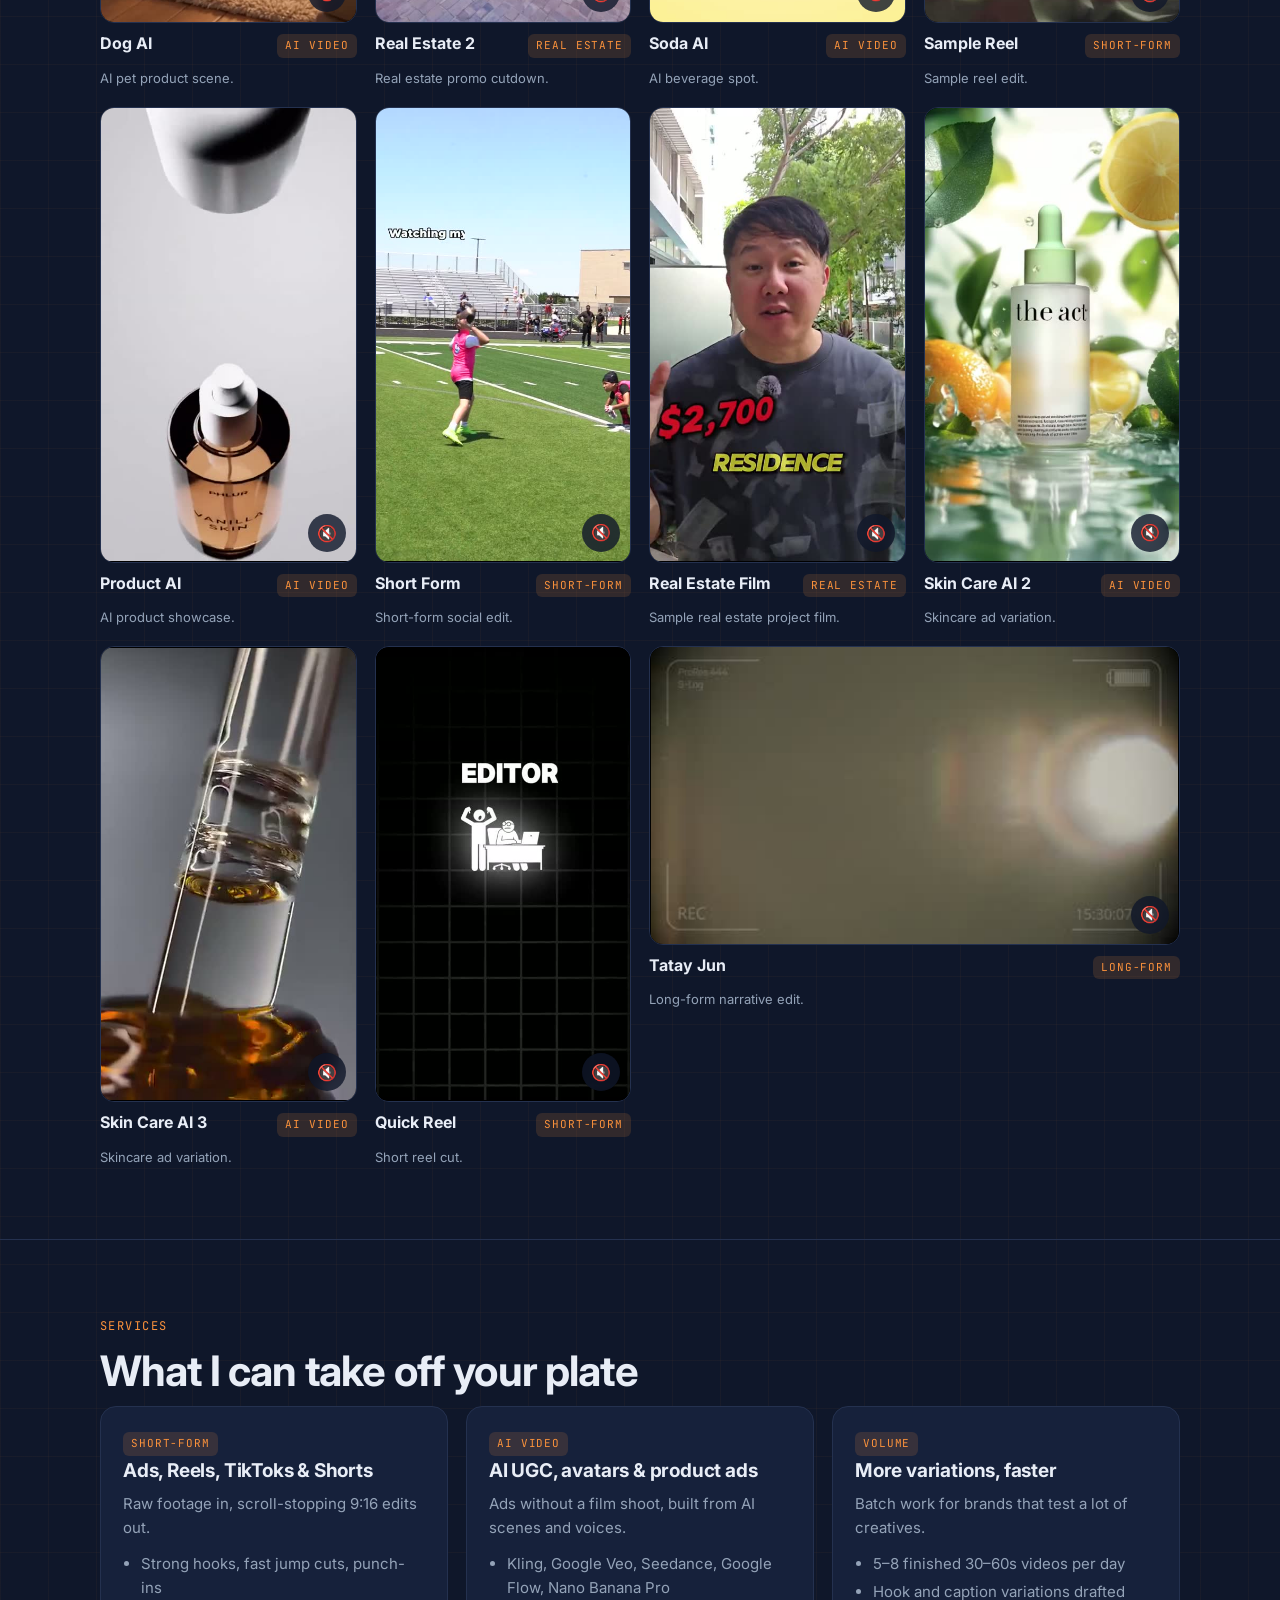
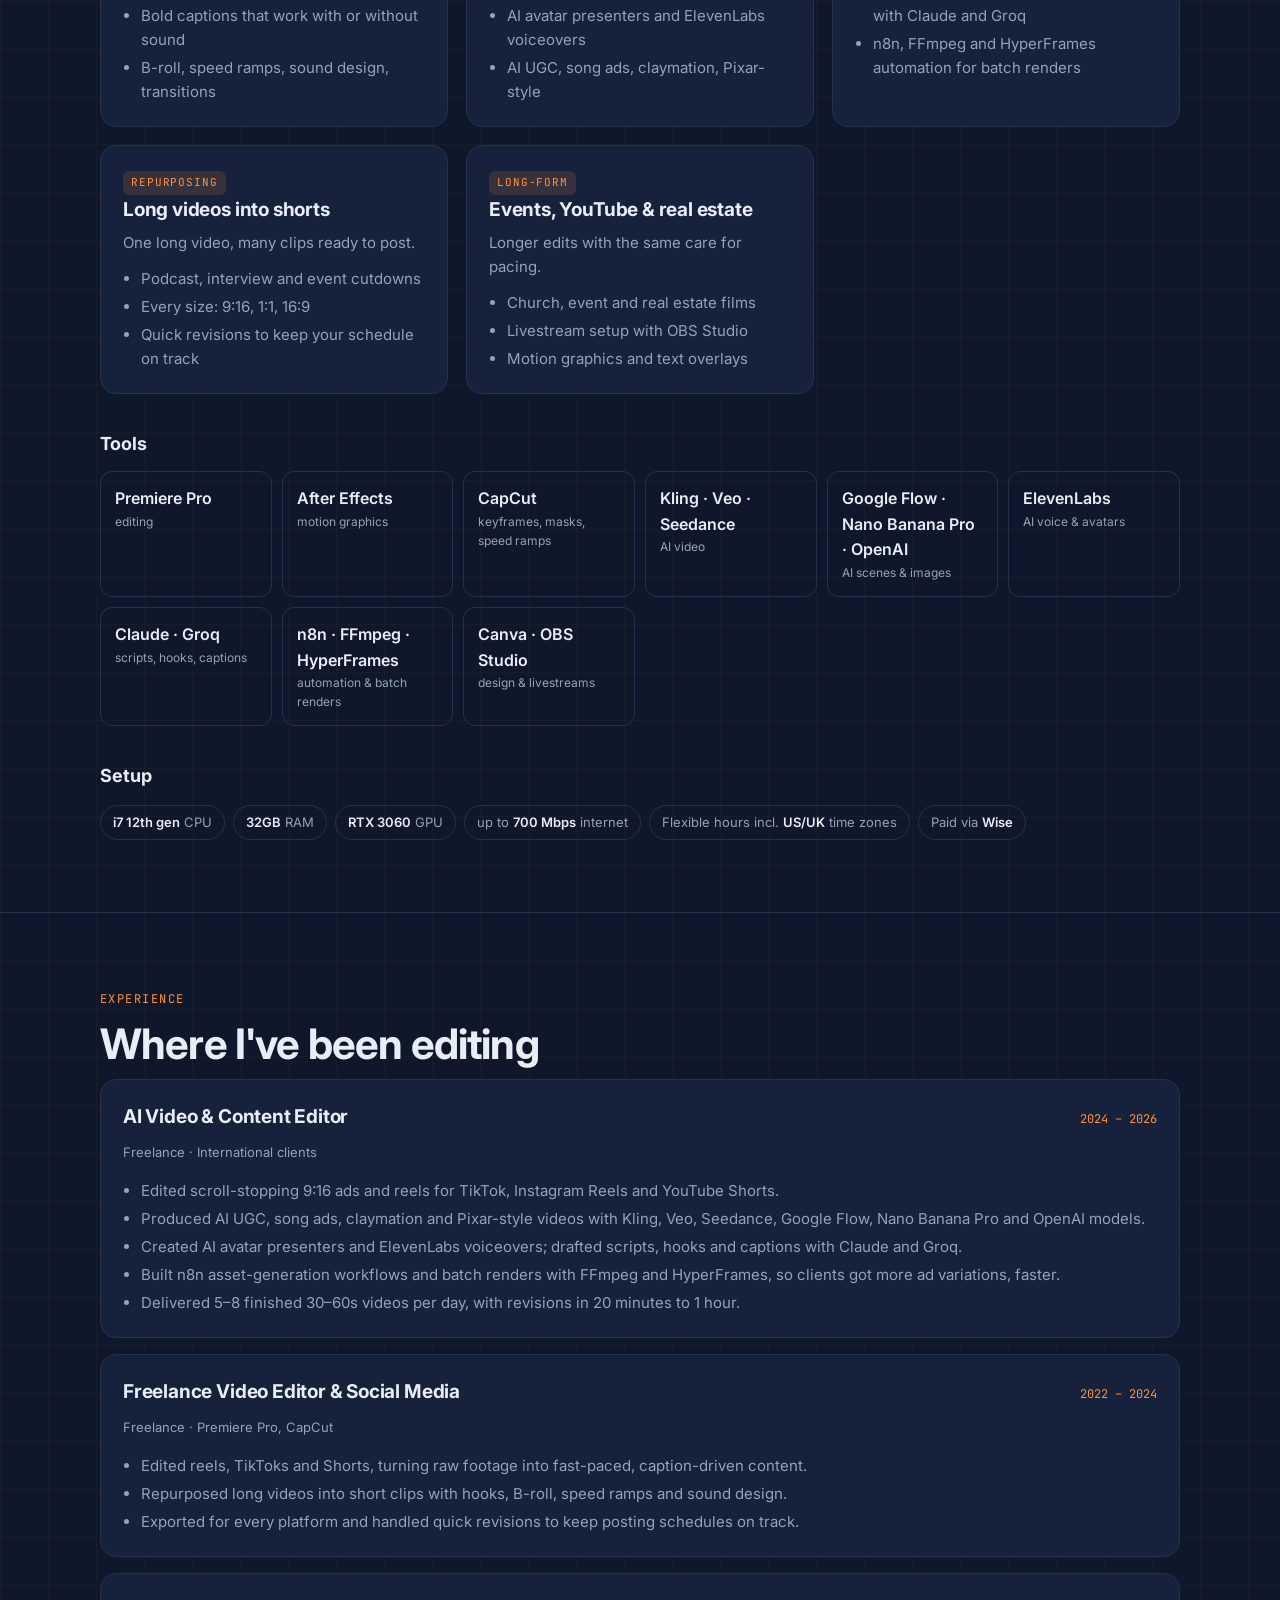
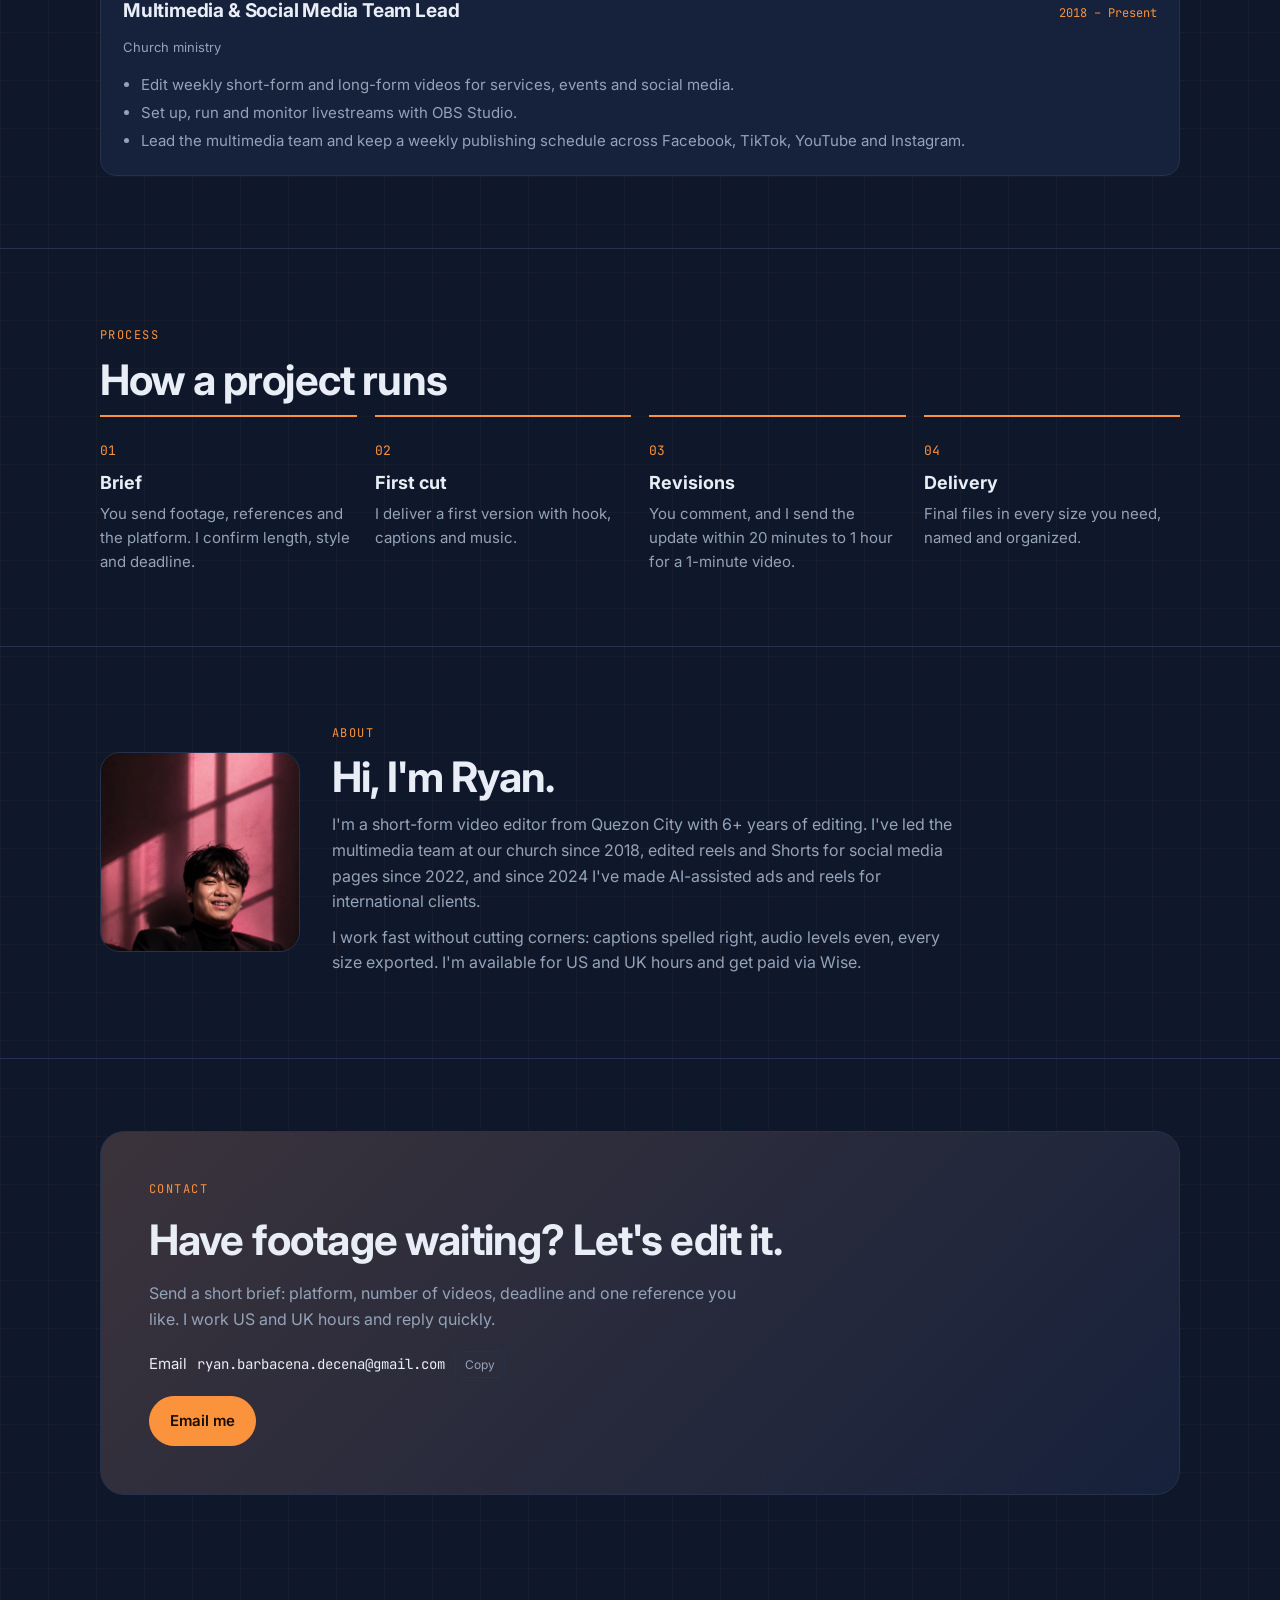
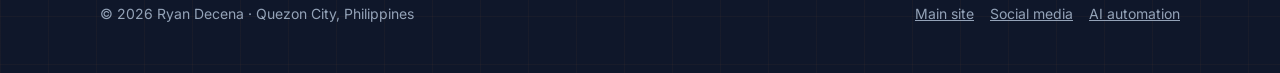
==== commit 6c76263b: "Video site: update content from new resume, autoplay videos, back-to-top button Videos now autoplay " ====
--- a/video-editor/index.html
+++ b/video-editor/index.html
@@ -4,9 +4,9 @@
 <meta charset="UTF-8">
 <meta name="viewport" content="width=device-width, initial-scale=1, viewport-fit=cover">
 <title>Ryan Decena | Short-Form &amp; AI Video Editor</title>
-<meta name="description" content="Reels, TikToks, Shorts, ads and AI video (Kling, Veo, Seedance) edited by Ryan Decena, a video editor from the Philippines working with international clients.">
+<meta name="description" content="Short-form and AI video editor from the Philippines. Scroll-stopping 9:16 ads and reels with strong hooks, jump cuts, bold captions and AI scenes (Kling, Veo, Seedance, ElevenLabs). 5-8 finished videos a day, revisions in under an hour.">
 <meta property="og:title" content="Ryan Decena | Short-Form & AI Video Editor">
-<meta property="og:description" content="Hook-first reels, ads and AI video for brands and creators.">
+<meta property="og:description" content="Scroll-stopping 9:16 ads and reels, 5-8 a day, revisions in under an hour. Available for US/UK hours.">
 <meta property="og:image" content="https://video.decenaryan.site/og.jpg">
 <meta property="og:url" content="https://video.decenaryan.site/">
 <meta name="theme-color" content="#0F172A">
@@ -26,24 +26,40 @@
 @media (max-width:480px){.work.wide{grid-column:auto}}
 .player{position:relative;border-radius:14px;overflow:hidden;background:#0a0f1d;border:1px solid var(--line);aspect-ratio:9/16}
 .work.wide .player{aspect-ratio:16/9}
-.player img,.player video{position:absolute;inset:0;width:100%;height:100%;object-fit:cover}
-.player video{object-fit:contain;background:#000}
-.player button{position:absolute;inset:0;border:0;background:linear-gradient(transparent 55%,#0009);cursor:pointer;display:grid;place-items:center}
-.player button i{width:58px;height:58px;border-radius:50%;background:#0f172acc;display:grid;place-items:center;transition:.2s}
-.player button i::after{content:"";border-left:17px solid #fff;border-block:11px solid transparent;margin-left:5px}
-.player button:hover i{background:var(--accent);transform:scale(1.08)}
+.player video{position:absolute;inset:0;width:100%;height:100%;object-fit:contain;background:#000}
 .work h3{font-size:16px;line-height:1.3}
 .work p{font-size:13px;color:var(--muted)}
 .work .row{display:flex;justify-content:space-between;gap:8px;align-items:baseline}
 .tools{display:grid;grid-template-columns:repeat(auto-fit,minmax(150px,1fr));gap:10px}
 .tools div{border:1px solid var(--line);border-radius:12px;padding:14px;font-weight:600}
 .tools span{display:block;font-size:12px;color:var(--muted);font-weight:400}
+/* autoplay players */
+.player video{cursor:pointer}
+.snd{position:absolute;right:10px;bottom:10px;z-index:2;width:38px;height:38px;border-radius:50%;border:0;background:#0f172acc;color:#fff;font-size:16px;display:grid;place-items:center;cursor:pointer;backdrop-filter:blur(6px)}
+.snd:hover{background:var(--accent);color:var(--on-accent)}
+.snd:focus-visible{outline:2px solid var(--accent);outline-offset:2px}
+.hint{font-size:13px;color:var(--muted);margin:-18px 0 22px}
+/* experience */
+.xp{display:grid;gap:16px}
+.xp .card{display:grid;gap:4px}
+.xp .head{display:flex;justify-content:space-between;gap:12px;flex-wrap:wrap;align-items:baseline}
+.xp .when{font-family:var(--f-mono);font-size:12px;color:var(--accent)}
+.xp .where{font-size:13px;color:var(--muted)}
+.setup{display:flex;flex-wrap:wrap;gap:8px;margin-top:14px}
+.setup span{font-size:13px;padding:6px 12px;border-radius:999px;border:1px solid var(--line);color:var(--muted)}
+.setup b{color:var(--fg);font-weight:600}
+/* back to top */
+.totop{position:fixed;right:max(18px,env(safe-area-inset-right));bottom:max(18px,env(safe-area-inset-bottom));z-index:30;width:48px;height:48px;border-radius:50%;border:1px solid color-mix(in srgb,var(--accent) 60%,transparent);background:var(--accent);color:var(--on-accent);display:grid;place-items:center;cursor:pointer;box-shadow:0 10px 30px #0008;opacity:0;transform:translateY(12px);pointer-events:none;transition:opacity .25s,transform .25s}
+.totop.show{opacity:1;transform:none;pointer-events:auto}
+.totop:hover{filter:brightness(1.1)}
+.totop:focus-visible{outline:2px solid #fff;outline-offset:3px}
+.totop svg{width:22px;height:22px}
 </style>
 </head>
 <body>
 <nav class="top"><div class="wrap">
   <a class="brand" href="#top">Ryan Decena <span>/ video</span></a>
-  <ul><li><a href="#work">Work</a></li><li><a href="#services">Services</a></li><li><a href="#process">Process</a></li><li><a href="#about">About</a></li></ul>
+  <ul><li><a href="#work">Work</a></li><li><a href="#services">Services</a></li><li><a href="#experience">Experience</a></li><li><a href="#process">Process</a></li></ul>
   <a class="btn solid sm" href="#contact">Hire me</a>
 </div></nav>
 
@@ -51,19 +67,21 @@
 <header class="hero"><div class="wrap">
   <span class="mono">Short-form &amp; AI video editor</span>
   <h1>Reels that stop the scroll in the <em>first 2 seconds.</em></h1>
-  <p class="lead">I edit TikToks, Reels, Shorts and ads with tight pacing, clean captions and a hook up front, and I make AI product scenes with Kling, Veo and Seedance when you don't have footage.</p>
+  <p class="lead">I edit 9:16 ads and reels built to stop the scroll: strong hooks, fast jump cuts, punch-ins, bold captions, B-roll and sound design. I pair Premiere Pro, After Effects and CapCut with AI tools like Kling, Veo, Seedance and ElevenLabs, so you get more finished videos, faster.</p>
   <div class="cta"><a class="btn solid" href="#work">Watch the work</a><a class="btn ghost" href="#contact">Get a quote</a></div>
   <div class="facts">
-    <div><b>8 yrs</b><span>weekly church video &amp; livestream</span></div>
-    <div><b>2 yrs</b><span>editing for international clients</span></div>
-    <div><b>9:16 · 1:1 · 16:9</b><span>every format, platform-ready</span></div>
+    <div><b>6+ yrs</b><span>editing experience</span></div>
+    <div><b>5–8 a day</b><span>finished 30–60s ads or reels</span></div>
+    <div><b>20 min–1 hr</b><span>revision turnaround</span></div>
+    <div><b>US / UK hours</b><span>flexible time zones</span></div>
   </div>
 </div></header>
 
 <section id="work"><div class="wrap">
   <span class="mono">Portfolio</span>
   <h2>Selected edits</h2>
-  <p class="intro">Tap any clip to play it here. Real client and practice edits across ads, reels, real estate, podcasts and AI video.</p>
+  <p class="intro">Real client and practice edits across ads, reels, real estate, podcasts and AI video.</p>
+  <p class="hint">Videos play on their own, muted. Tap a video or the 🔇 button to hear it.</p>
   <div class="filters" role="group" aria-label="Filter videos" id="filters"></div>
   <div class="works" id="works"></div>
 </div></section>
@@ -72,18 +90,40 @@
   <span class="mono">Services</span>
   <h2>What I can take off your plate</h2>
   <div class="grid g3">
-    <div class="card"><span class="tag">Short-form</span><h3>Reels, TikToks &amp; Shorts</h3><p>Raw footage in, scroll-stopping vertical edits out.</p><ul><li>Hook in the first 2 seconds</li><li>Animated captions and text overlays</li><li>Music, SFX, punch-ins, transitions</li></ul></div>
-    <div class="card"><span class="tag">AI video</span><h3>AI product &amp; UGC ads</h3><p>Ads without a film shoot, built from AI scenes.</p><ul><li>Kling, Google Veo, Seedance, Nano Banana Pro</li><li>AI UGC, song ads, claymation, Pixar-style</li><li>Multiple variations for testing</li></ul></div>
-    <div class="card"><span class="tag">Long-form</span><h3>Podcasts, events &amp; YouTube</h3><p>Long edits, plus the short clips cut from them.</p><ul><li>Podcast and interview cutdowns</li><li>Event, church and real estate films</li><li>Livestream setup with OBS</li></ul></div>
+    <div class="card"><span class="tag">Short-form</span><h3>Ads, Reels, TikToks &amp; Shorts</h3><p>Raw footage in, scroll-stopping 9:16 edits out.</p><ul><li>Strong hooks, fast jump cuts, punch-ins</li><li>Bold captions that work with or without sound</li><li>B-roll, speed ramps, sound design, transitions</li></ul></div>
+    <div class="card"><span class="tag">AI video</span><h3>AI UGC, avatars &amp; product ads</h3><p>Ads without a film shoot, built from AI scenes and voices.</p><ul><li>Kling, Google Veo, Seedance, Google Flow, Nano Banana Pro</li><li>AI avatar presenters and ElevenLabs voiceovers</li><li>AI UGC, song ads, claymation, Pixar-style</li></ul></div>
+    <div class="card"><span class="tag">Volume</span><h3>More variations, faster</h3><p>Batch work for brands that test a lot of creatives.</p><ul><li>5–8 finished 30–60s videos per day</li><li>Hook and caption variations drafted with Claude and Groq</li><li>n8n, FFmpeg and HyperFrames automation for batch renders</li></ul></div>
+    <div class="card"><span class="tag">Repurposing</span><h3>Long videos into shorts</h3><p>One long video, many clips ready to post.</p><ul><li>Podcast, interview and event cutdowns</li><li>Every size: 9:16, 1:1, 16:9</li><li>Quick revisions to keep your schedule on track</li></ul></div>
+    <div class="card"><span class="tag">Long-form</span><h3>Events, YouTube &amp; real estate</h3><p>Longer edits with the same care for pacing.</p><ul><li>Church, event and real estate films</li><li>Livestream setup with OBS Studio</li><li>Motion graphics and text overlays</li></ul></div>
   </div>
   <h3 style="margin:36px 0 12px;font-size:18px">Tools</h3>
   <div class="tools">
-    <div>CapCut<span>short-form editing</span></div>
-    <div>Premiere Pro<span>long-form editing</span></div>
+    <div>Premiere Pro<span>editing</span></div>
     <div>After Effects<span>motion graphics</span></div>
+    <div>CapCut<span>keyframes, masks, speed ramps</span></div>
     <div>Kling · Veo · Seedance<span>AI video</span></div>
-    <div>Nano Banana Pro<span>AI images</span></div>
-    <div>n8n<span>video workflows</span></div>
+    <div>Google Flow · Nano Banana Pro · OpenAI<span>AI scenes &amp; images</span></div>
+    <div>ElevenLabs<span>AI voice &amp; avatars</span></div>
+    <div>Claude · Groq<span>scripts, hooks, captions</span></div>
+    <div>n8n · FFmpeg · HyperFrames<span>automation &amp; batch renders</span></div>
+    <div>Canva · OBS Studio<span>design &amp; livestreams</span></div>
+  </div>
+  <h3 style="margin:36px 0 4px;font-size:18px">Setup</h3>
+  <div class="setup">
+    <span><b>i7 12th gen</b> CPU</span><span><b>32GB</b> RAM</span><span><b>RTX 3060</b> GPU</span><span>up to <b>700 Mbps</b> internet</span><span>Flexible hours incl. <b>US/UK</b> time zones</span><span>Paid via <b>Wise</b></span>
+  </div>
+</div></section>
+
+<section id="experience"><div class="wrap">
+  <span class="mono">Experience</span>
+  <h2>Where I've been editing</h2>
+  <div class="xp">
+    <article class="card"><div class="head"><h3>AI Video &amp; Content Editor</h3><span class="when">2024 – 2026</span></div><div class="where">Freelance · International clients</div>
+      <ul><li>Edited scroll-stopping 9:16 ads and reels for TikTok, Instagram Reels and YouTube Shorts.</li><li>Produced AI UGC, song ads, claymation and Pixar-style videos with Kling, Veo, Seedance, Google Flow, Nano Banana Pro and OpenAI models.</li><li>Created AI avatar presenters and ElevenLabs voiceovers; drafted scripts, hooks and captions with Claude and Groq.</li><li>Built n8n asset-generation workflows and batch renders with FFmpeg and HyperFrames, so clients got more ad variations, faster.</li><li>Delivered 5–8 finished 30–60s videos per day, with revisions in 20 minutes to 1 hour.</li></ul></article>
+    <article class="card"><div class="head"><h3>Freelance Video Editor &amp; Social Media</h3><span class="when">2022 – 2024</span></div><div class="where">Freelance · Premiere Pro, CapCut</div>
+      <ul><li>Edited reels, TikToks and Shorts, turning raw footage into fast-paced, caption-driven content.</li><li>Repurposed long videos into short clips with hooks, B-roll, speed ramps and sound design.</li><li>Exported for every platform and handled quick revisions to keep posting schedules on track.</li></ul></article>
+    <article class="card"><div class="head"><h3>Multimedia &amp; Social Media Team Lead</h3><span class="when">2018 – Present</span></div><div class="where">Church ministry</div>
+      <ul><li>Edit weekly short-form and long-form videos for services, events and social media.</li><li>Set up, run and monitor livestreams with OBS Studio.</li><li>Lead the multimedia team and keep a weekly publishing schedule across Facebook, TikTok, YouTube and Instagram.</li></ul></article>
   </div>
 </div></section>
 
@@ -93,7 +133,7 @@
   <div class="steps">
     <div class="step"><h3>Brief</h3><p>You send footage, references and the platform. I confirm length, style and deadline.</p></div>
     <div class="step"><h3>First cut</h3><p>I deliver a first version with hook, captions and music.</p></div>
-    <div class="step"><h3>Revisions</h3><p>You comment, I adjust until it feels right.</p></div>
+    <div class="step"><h3>Revisions</h3><p>You comment, and I send the update within 20 minutes to 1 hour for a 1-minute video.</p></div>
     <div class="step"><h3>Delivery</h3><p>Final files in every size you need, named and organized.</p></div>
   </div>
 </div></section>
@@ -103,8 +143,8 @@
   <div>
     <span class="mono">About</span>
     <h2>Hi, I'm Ryan.</h2>
-    <p>I've led the multimedia team at our church since 2018: weekly edits, livestreams and social posts for Facebook, TikTok, YouTube and Instagram. Since 2024 I've edited short-form and AI video for international clients.</p>
-    <p>I also have a QA engineering background (Sun Life, Globe Telecom), so I check every export before it reaches you: captions spelled right, audio levels even, sizes correct.</p>
+    <p>I'm a short-form video editor from Quezon City with 6+ years of editing. I've led the multimedia team at our church since 2018, edited reels and Shorts for social media pages since 2022, and since 2024 I've made AI-assisted ads and reels for international clients.</p>
+    <p>I work fast without cutting corners: captions spelled right, audio levels even, every size exported. I'm available for US and UK hours and get paid via Wise.</p>
   </div>
 </div></section>
 
@@ -112,7 +152,7 @@
   <div class="contact" id="contact">
     <span class="mono">Contact</span>
     <h2>Have footage waiting? Let's edit it.</h2>
-    <p style="color:var(--muted);max-width:60ch">Send a short brief: platform, number of videos, deadline and one reference you like. I reply within 24 hours (Philippine time).</p>
+    <p style="color:var(--muted);max-width:60ch">Send a short brief: platform, number of videos, deadline and one reference you like. I work US and UK hours and reply quickly.</p>
     <div class="rows">
       <div class="row">Email <code>ryan.barbacena.decena@gmail.com</code><button class="copy" data-copy="ryan.barbacena.decena@gmail.com">Copy</button></div>    </div>
     <div class="cta" style="display:flex;gap:12px;flex-wrap:wrap"><a class="btn solid" href="mailto:ryan.barbacena.decena@gmail.com?subject=Video%20editing%20project">Email me</a></div>
@@ -153,13 +193,42 @@
 var CATS=[['all','All'],['short','Reels & Short-form'],['ai','AI Video'],['ads','Ads'],['real','Real Estate'],['long','Long-form']];
 var LABEL={short:'Short-form',ai:'AI Video',ads:'Ads',real:'Real Estate',long:'Long-form'};
 var grid=document.getElementById('works'),fb=document.getElementById('filters');
-grid.innerHTML=WORKS.map(function(w,i){return '<article class="work'+(w.w?' wide':'')+'" data-c="'+w.c+'"><div class="player"><img src="media/'+w.s+'.jpg" alt="" loading="lazy"><button type="button" data-i="'+i+'" aria-label="Play '+w.t+'"><i></i></button></div><div class="row"><h3>'+w.t+'</h3><span class="tag">'+LABEL[w.c]+'</span></div><p>'+w.d+'</p></article>'}).join('');
+/* Autoplay: every video is muted, loops and plays inline (required for autoplay on iPhone and Android).
+   Videos load and play only while on screen, and pause when scrolled away, to save data. */
+grid.innerHTML=WORKS.map(function(w,i){return '<article class="work'+(w.w?' wide':'')+'" data-c="'+w.c+'"><div class="player">'+
+  '<video muted loop playsinline webkit-playsinline preload="none" disablepictureinpicture poster="media/'+w.s+'.jpg" data-src="media/'+w.s+'.mp4" data-i="'+i+'" aria-label="'+w.t+' video"></video>'+
+  '<button type="button" class="snd" data-i="'+i+'" aria-label="Turn sound on for '+w.t+'" aria-pressed="false">🔇</button></div>'+
+  '<div class="row"><h3>'+w.t+'</h3><span class="tag">'+LABEL[w.c]+'</span></div><p>'+w.d+'</p></article>'}).join('');
 fb.innerHTML=CATS.map(function(c,i){return '<button type="button" data-c="'+c[0]+'" aria-pressed="'+(i===0)+'">'+c[1]+'</button>'}).join('');
-fb.addEventListener('click',function(e){var b=e.target.closest('button');if(!b)return;fb.querySelectorAll('button').forEach(function(x){x.setAttribute('aria-pressed',x===b)});var c=b.dataset.c;grid.querySelectorAll('.work').forEach(function(a){a.hidden=!(c==='all'||a.dataset.c===c)})});
-grid.addEventListener('click',function(e){var b=e.target.closest('button[data-i]');if(!b)return;var w=WORKS[+b.dataset.i];
-  grid.querySelectorAll('video').forEach(function(v){v.pause()});
-  var v=document.createElement('video');v.src='media/'+w.s+'.mp4';v.controls=true;v.playsInline=true;v.autoplay=true;v.poster='media/'+w.s+'.jpg';
-  b.parentNode.replaceChild(v,b);});
+fb.addEventListener('click',function(e){var b=e.target.closest('button');if(!b)return;fb.querySelectorAll('button').forEach(function(x){x.setAttribute('aria-pressed',x===b)});var c=b.dataset.c;grid.querySelectorAll('.work').forEach(function(a){a.hidden=!(c==='all'||a.dataset.c===c);if(a.hidden){var v=a.querySelector('video');if(v)v.pause()}})});
+
+var vids=[].slice.call(grid.querySelectorAll('video'));
+function load(v){if(!v.getAttribute('src')){v.src=v.dataset.src;v.preload='auto'}}
+function play(v){load(v);var p=v.play();if(p&&p.catch)p.catch(function(){})}
+function setSound(v,on){
+  vids.forEach(function(o){if(o!==v&&!o.muted){o.muted=true;var b=o.parentNode.querySelector('.snd');b.textContent='🔇';b.setAttribute('aria-pressed','false')}});
+  v.muted=!on;var b=v.parentNode.querySelector('.snd');b.textContent=on?'🔊':'🔇';b.setAttribute('aria-pressed',String(on));
+  b.setAttribute('aria-label',(on?'Mute ':'Turn sound on for ')+WORKS[+v.dataset.i].t);
+  if(on)play(v);
+}
+if('IntersectionObserver' in window){
+  var io=new IntersectionObserver(function(entries){entries.forEach(function(en){var v=en.target;
+    if(en.isIntersecting&&en.intersectionRatio>=0.35)play(v);else v.pause();});},{threshold:[0,0.35,0.6],rootMargin:'120px 0px'});
+  vids.forEach(function(v){io.observe(v)});
+}else{vids.forEach(play)}
+grid.addEventListener('click',function(e){
+  var b=e.target.closest('.snd');var v=b?b.parentNode.querySelector('video'):e.target.closest('video');if(!v)return;
+  setSound(v,v.muted);
+});
+document.addEventListener('visibilitychange',function(){if(document.hidden)vids.forEach(function(v){v.pause()})});
+
+/* Back to top: shows after scrolling, stays fixed on screen */
+var toTop=document.createElement('button');toTop.type='button';toTop.className='totop';toTop.setAttribute('aria-label','Back to top');
+toTop.innerHTML='<svg viewBox="0 0 24 24" fill="none" stroke="currentColor" stroke-width="2.5" stroke-linecap="round" stroke-linejoin="round" aria-hidden="true"><path d="M12 19V5"/><path d="M5 12l7-7 7 7"/></svg>';
+document.body.appendChild(toTop);
+function onScroll(){toTop.classList.toggle('show',window.scrollY>400)}
+window.addEventListener('scroll',onScroll,{passive:true});onScroll();
+toTop.addEventListener('click',function(){var smooth=!window.matchMedia('(prefers-reduced-motion: reduce)').matches;window.scrollTo({top:0,behavior:smooth?'smooth':'auto'})});
 </script>
 <script src="site.js"></script>
 </body>
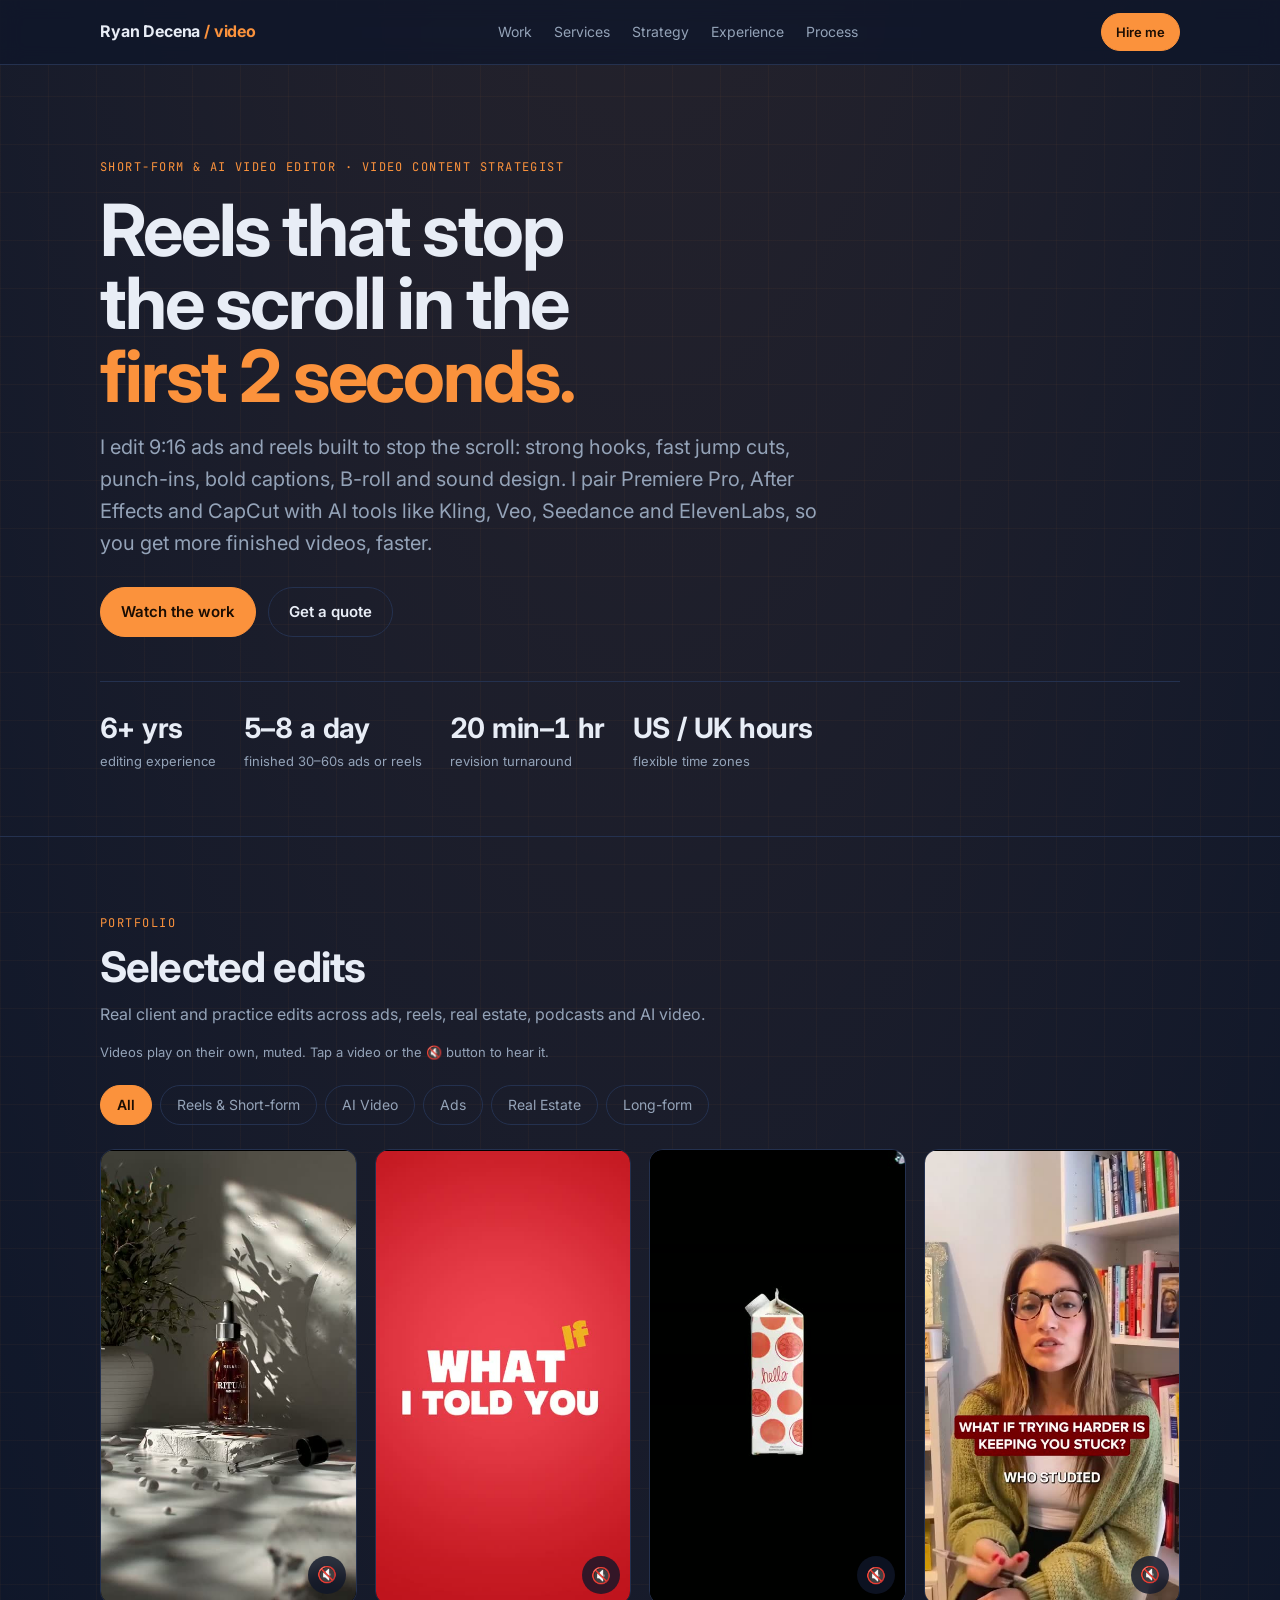
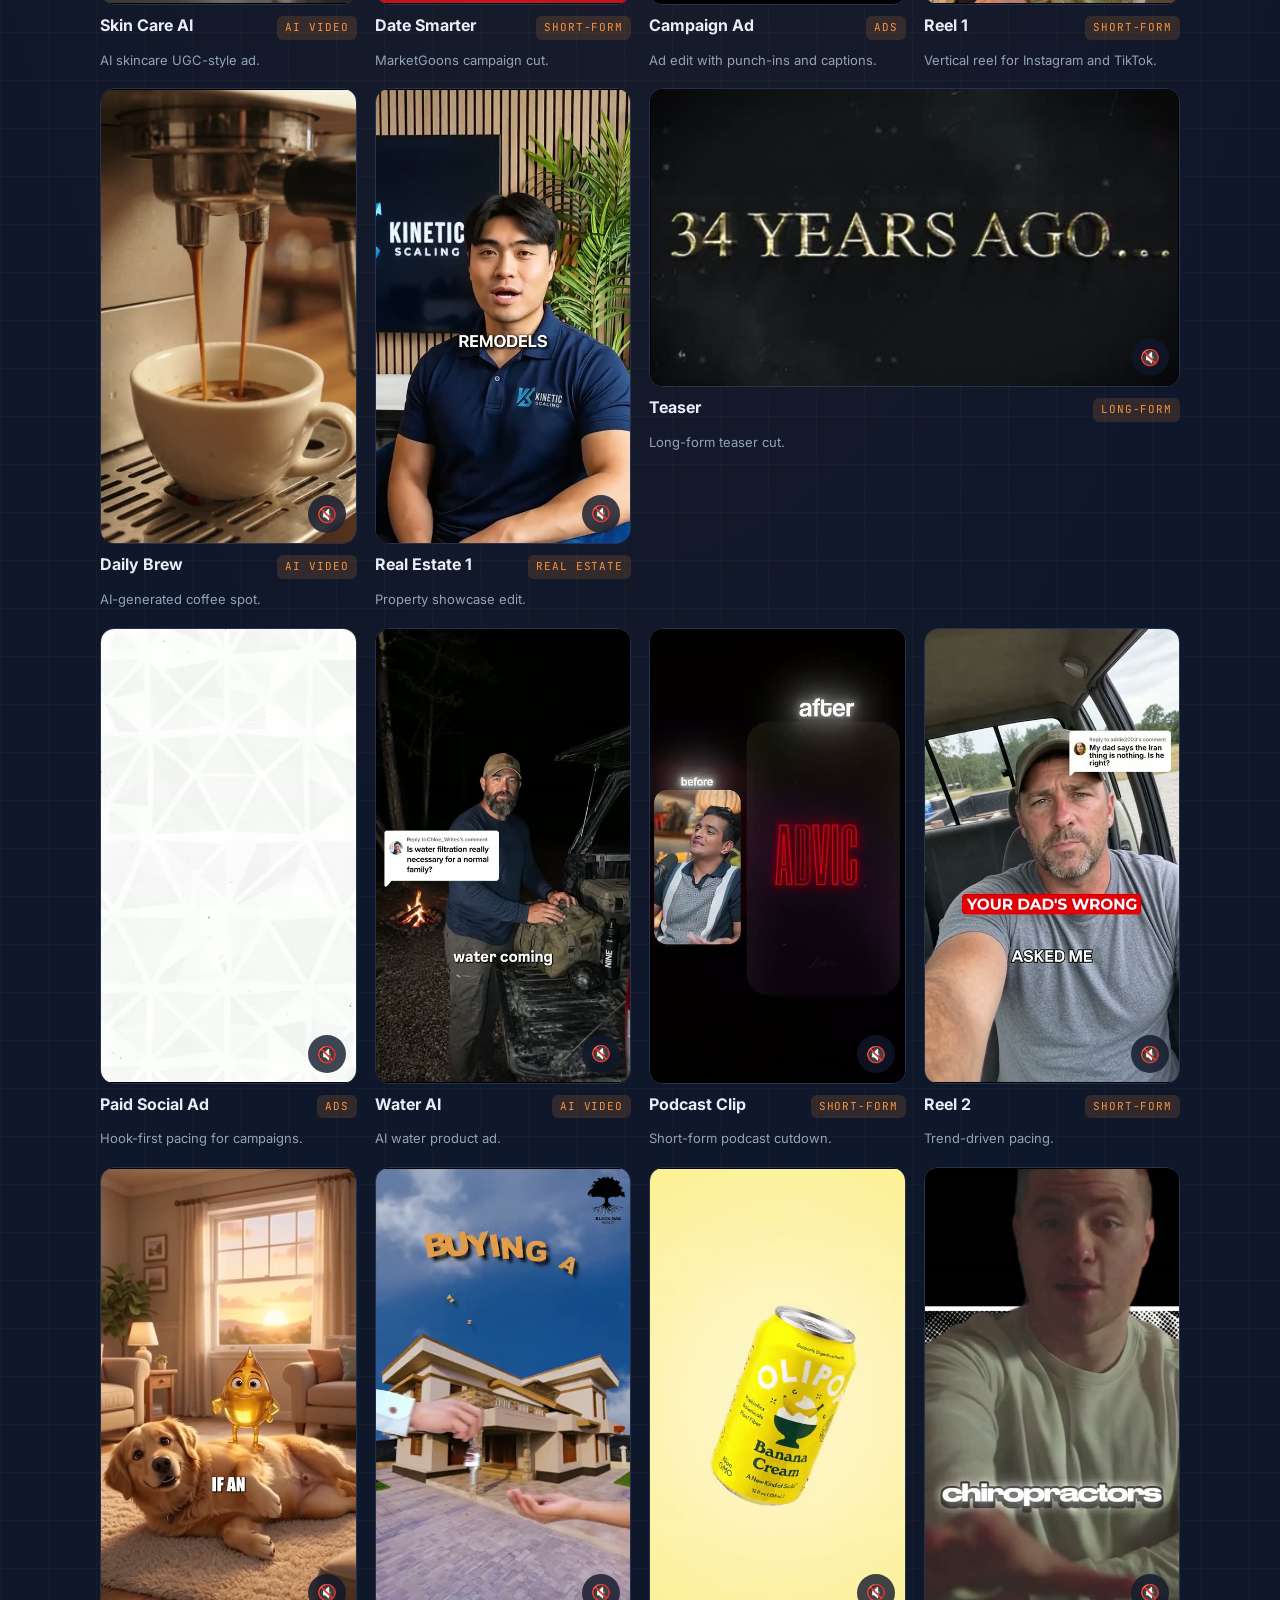
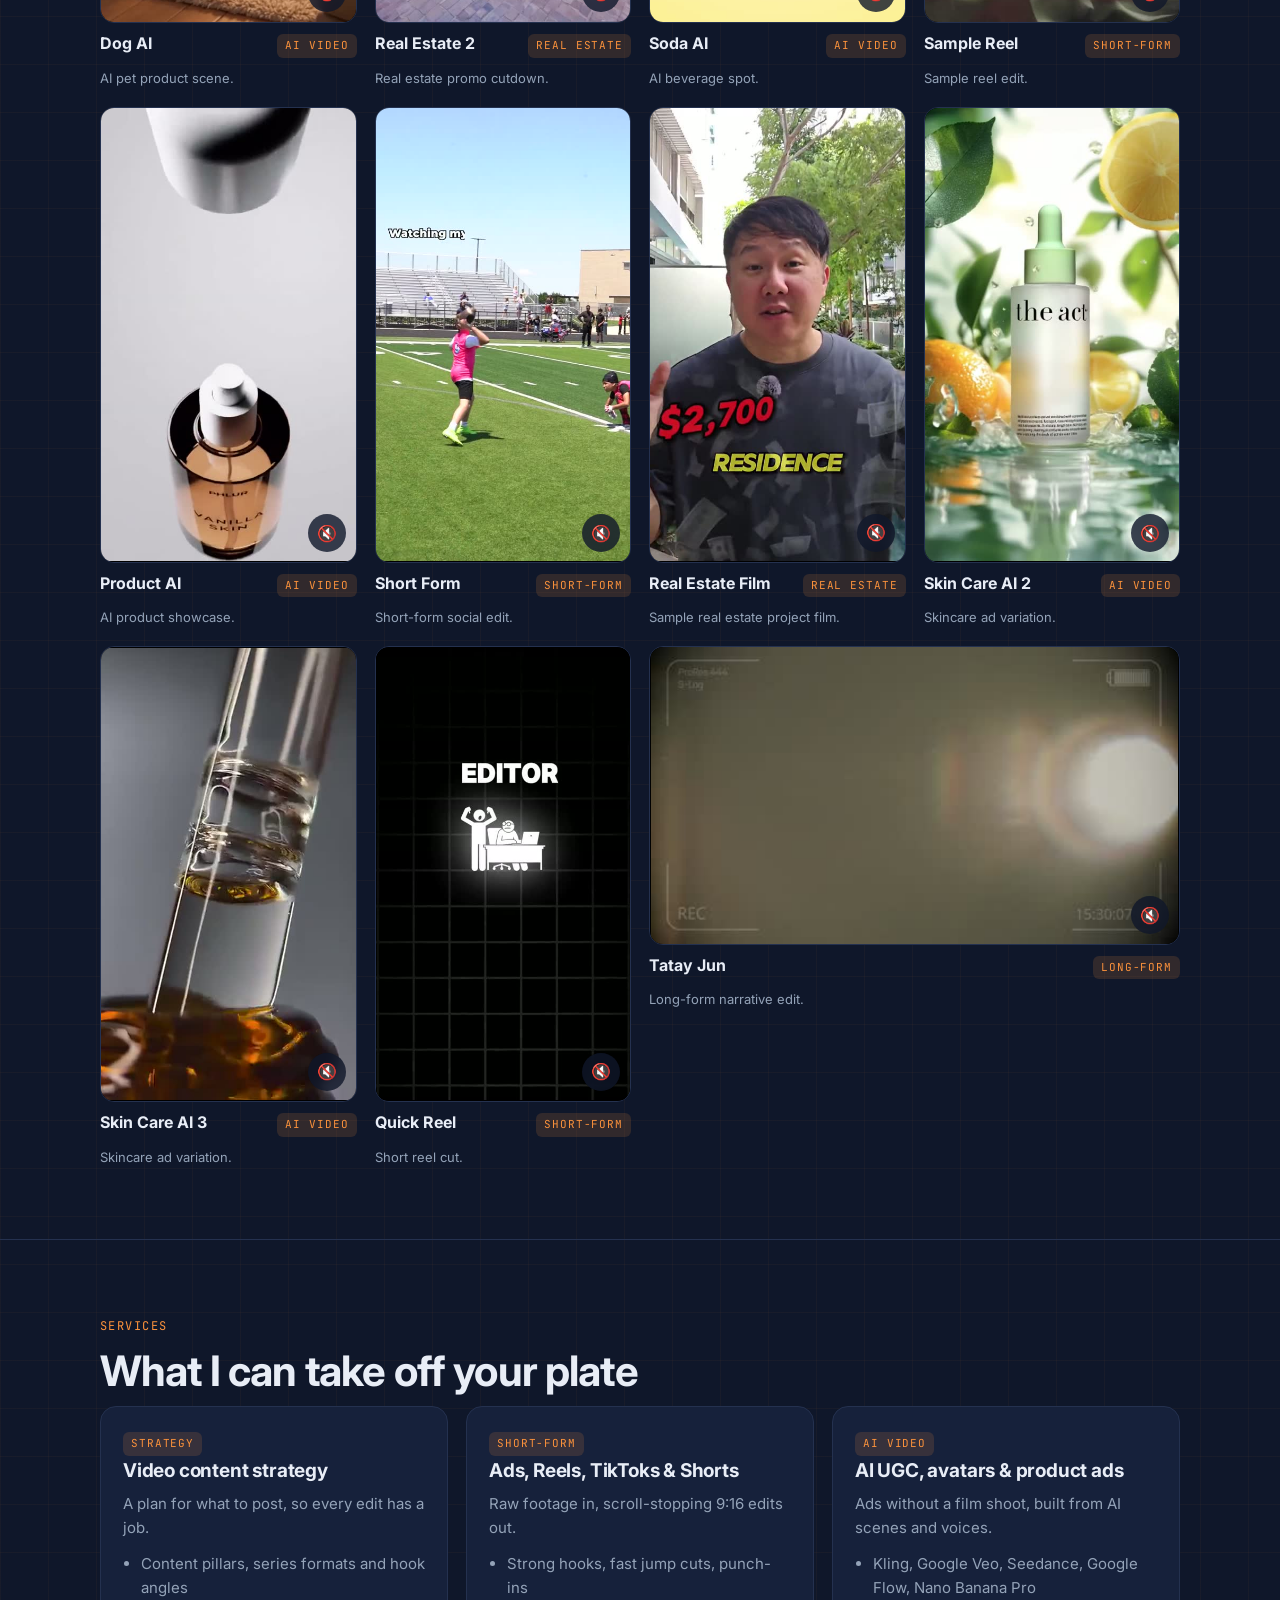
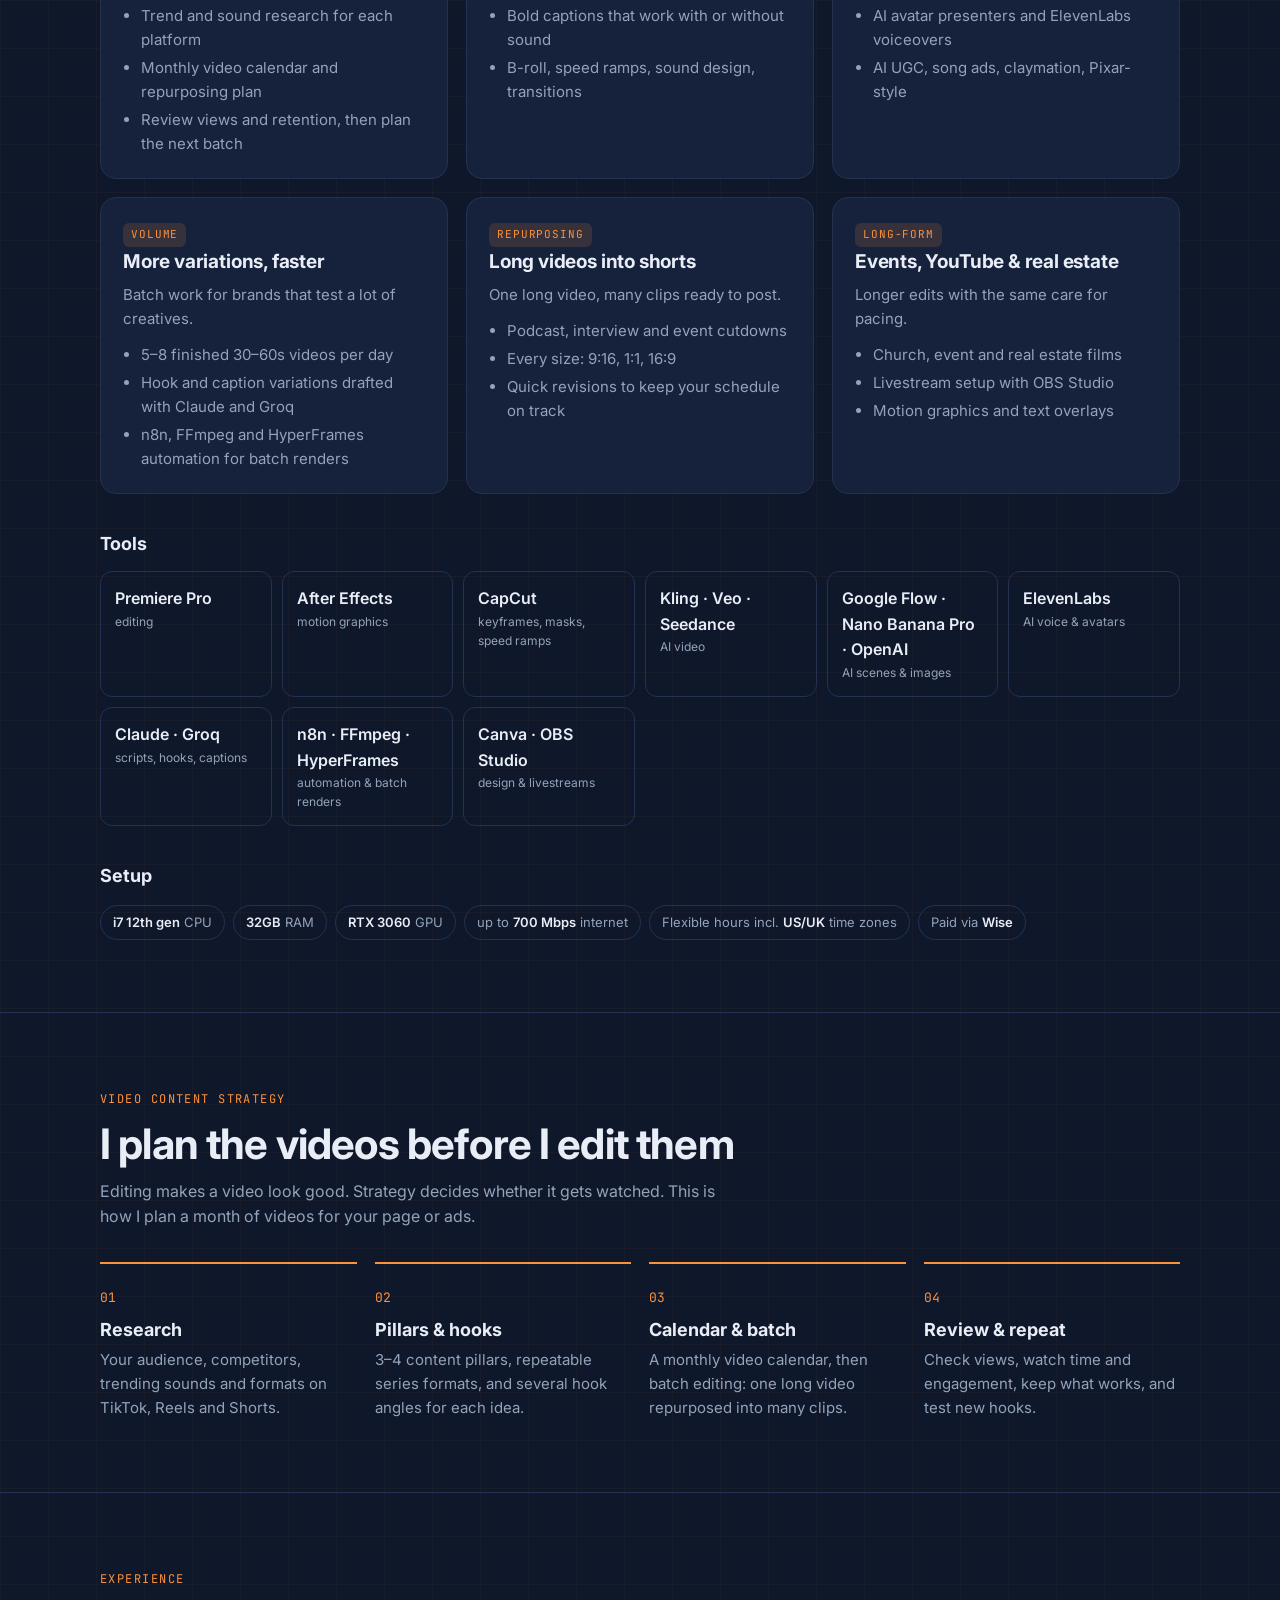
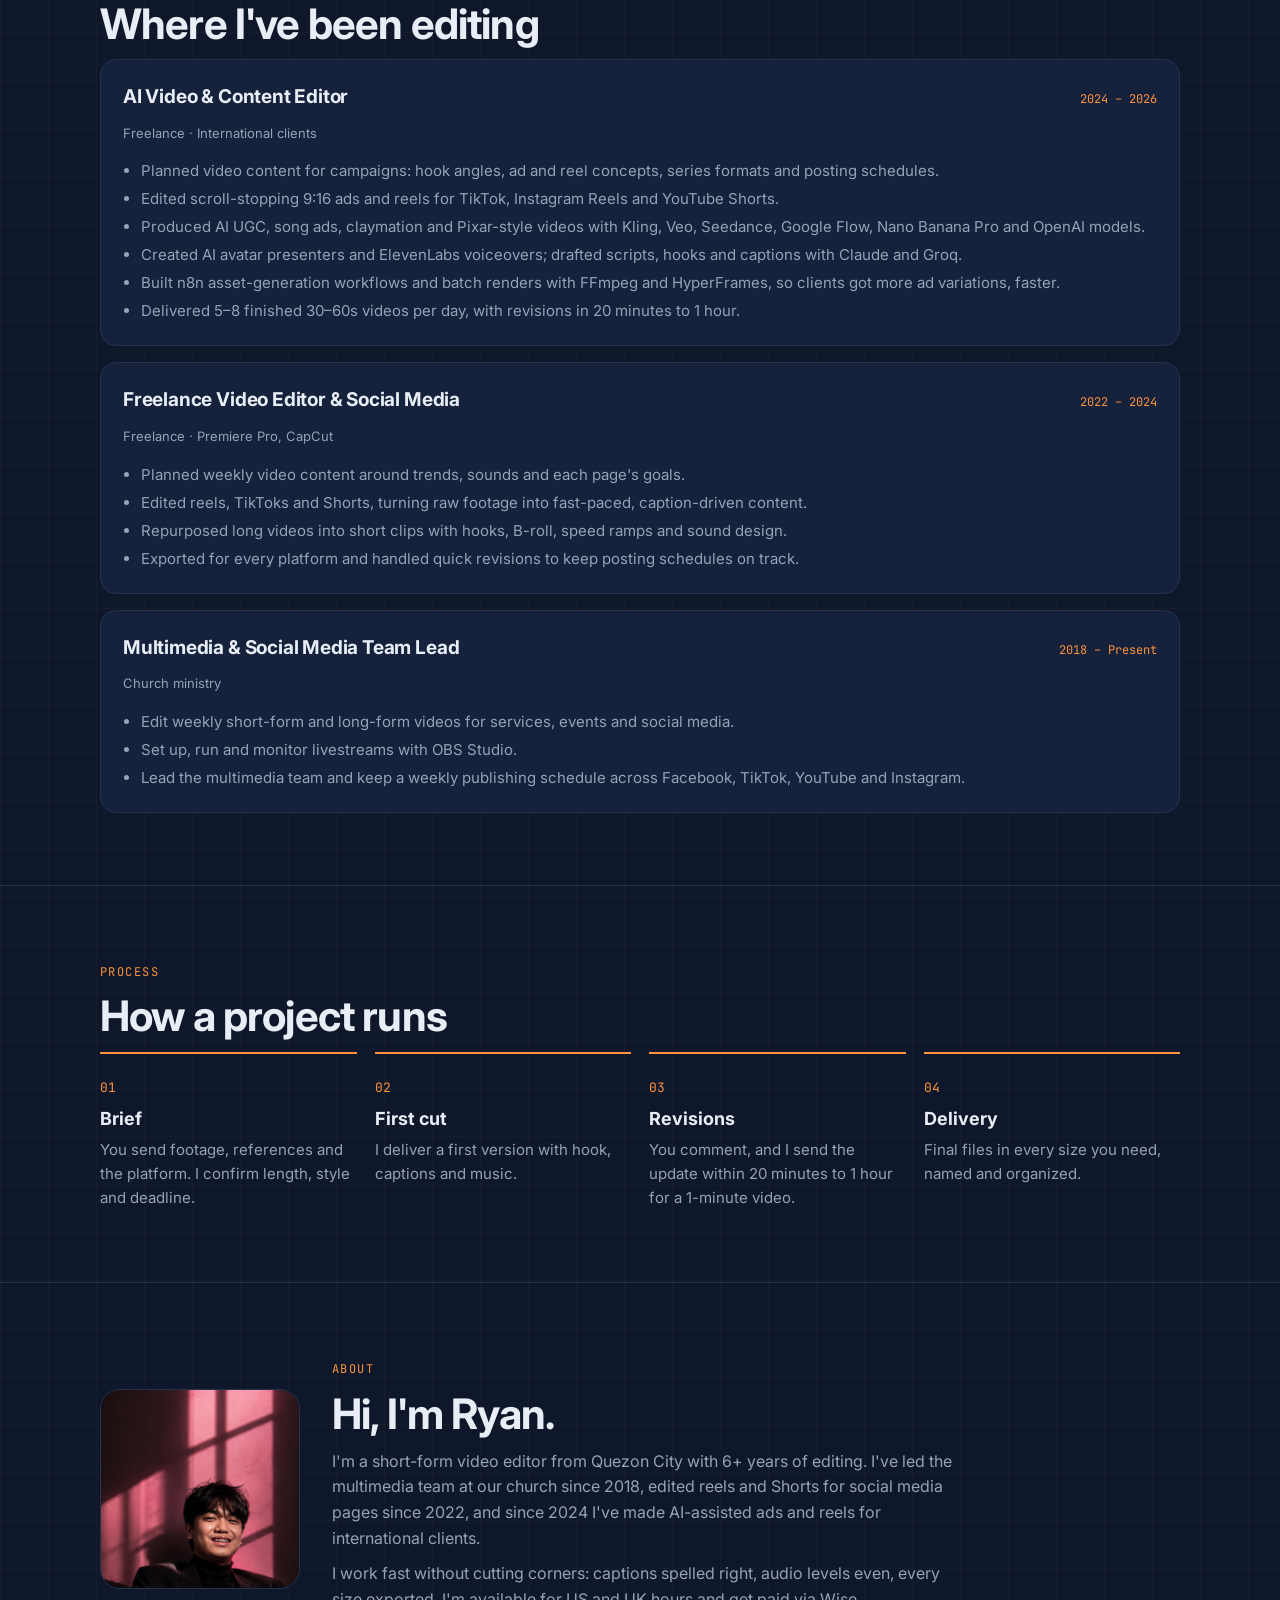
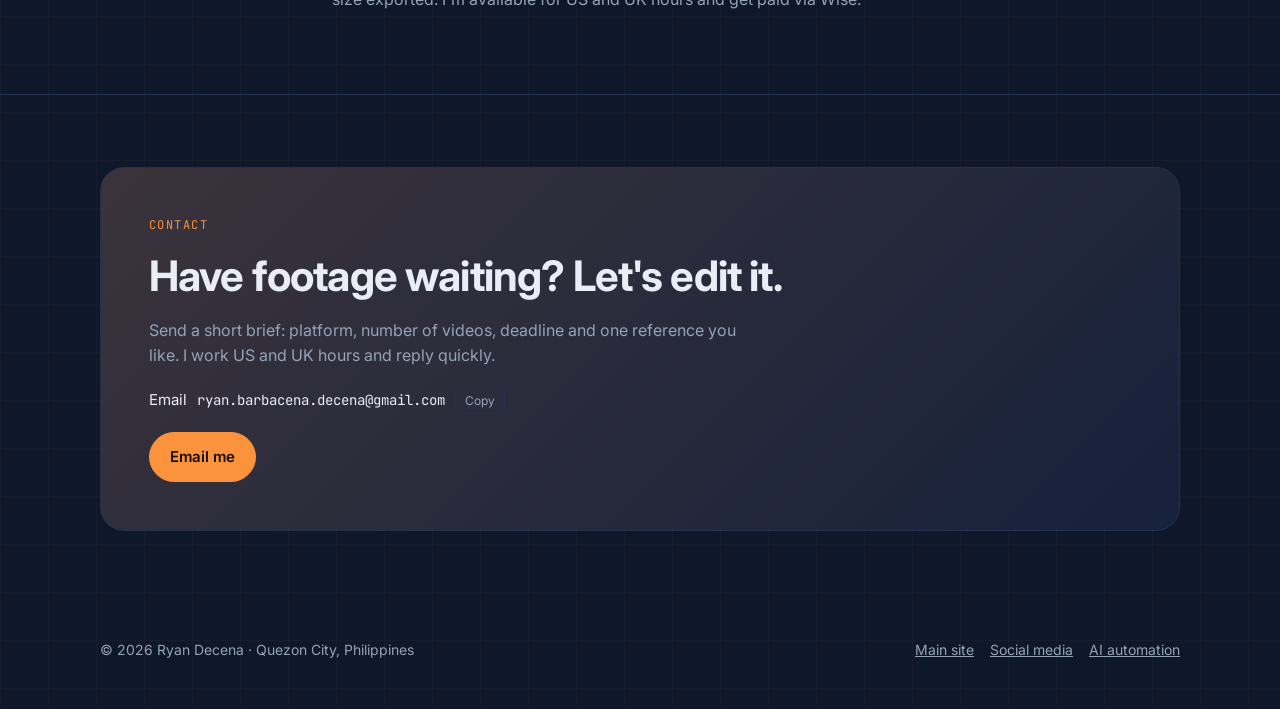
==== commit c919ed81: "Video site: add video content strategy service and section Co-Authored-By: Claude Opus 5.5 <noreply@" ====
--- a/video-editor/index.html
+++ b/video-editor/index.html
@@ -59,13 +59,13 @@
 <body>
 <nav class="top"><div class="wrap">
   <a class="brand" href="#top">Ryan Decena <span>/ video</span></a>
-  <ul><li><a href="#work">Work</a></li><li><a href="#services">Services</a></li><li><a href="#experience">Experience</a></li><li><a href="#process">Process</a></li></ul>
+  <ul><li><a href="#work">Work</a></li><li><a href="#services">Services</a></li><li><a href="#strategy">Strategy</a></li><li><a href="#experience">Experience</a></li><li><a href="#process">Process</a></li></ul>
   <a class="btn solid sm" href="#contact">Hire me</a>
 </div></nav>
 
 <main id="top">
 <header class="hero"><div class="wrap">
-  <span class="mono">Short-form &amp; AI video editor</span>
+  <span class="mono">Short-form &amp; AI video editor · Video content strategist</span>
   <h1>Reels that stop the scroll in the <em>first 2 seconds.</em></h1>
   <p class="lead">I edit 9:16 ads and reels built to stop the scroll: strong hooks, fast jump cuts, punch-ins, bold captions, B-roll and sound design. I pair Premiere Pro, After Effects and CapCut with AI tools like Kling, Veo, Seedance and ElevenLabs, so you get more finished videos, faster.</p>
   <div class="cta"><a class="btn solid" href="#work">Watch the work</a><a class="btn ghost" href="#contact">Get a quote</a></div>
@@ -90,6 +90,7 @@
   <span class="mono">Services</span>
   <h2>What I can take off your plate</h2>
   <div class="grid g3">
+    <div class="card"><span class="tag">Strategy</span><h3>Video content strategy</h3><p>A plan for what to post, so every edit has a job.</p><ul><li>Content pillars, series formats and hook angles</li><li>Trend and sound research for each platform</li><li>Monthly video calendar and repurposing plan</li><li>Review views and retention, then plan the next batch</li></ul></div>
     <div class="card"><span class="tag">Short-form</span><h3>Ads, Reels, TikToks &amp; Shorts</h3><p>Raw footage in, scroll-stopping 9:16 edits out.</p><ul><li>Strong hooks, fast jump cuts, punch-ins</li><li>Bold captions that work with or without sound</li><li>B-roll, speed ramps, sound design, transitions</li></ul></div>
     <div class="card"><span class="tag">AI video</span><h3>AI UGC, avatars &amp; product ads</h3><p>Ads without a film shoot, built from AI scenes and voices.</p><ul><li>Kling, Google Veo, Seedance, Google Flow, Nano Banana Pro</li><li>AI avatar presenters and ElevenLabs voiceovers</li><li>AI UGC, song ads, claymation, Pixar-style</li></ul></div>
     <div class="card"><span class="tag">Volume</span><h3>More variations, faster</h3><p>Batch work for brands that test a lot of creatives.</p><ul><li>5–8 finished 30–60s videos per day</li><li>Hook and caption variations drafted with Claude and Groq</li><li>n8n, FFmpeg and HyperFrames automation for batch renders</li></ul></div>
@@ -114,14 +115,26 @@
   </div>
 </div></section>
 
+<section id="strategy"><div class="wrap">
+  <span class="mono">Video content strategy</span>
+  <h2>I plan the videos before I edit them</h2>
+  <p class="intro">Editing makes a video look good. Strategy decides whether it gets watched. This is how I plan a month of videos for your page or ads.</p>
+  <div class="steps">
+    <div class="step"><h3>Research</h3><p>Your audience, competitors, trending sounds and formats on TikTok, Reels and Shorts.</p></div>
+    <div class="step"><h3>Pillars &amp; hooks</h3><p>3–4 content pillars, repeatable series formats, and several hook angles for each idea.</p></div>
+    <div class="step"><h3>Calendar &amp; batch</h3><p>A monthly video calendar, then batch editing: one long video repurposed into many clips.</p></div>
+    <div class="step"><h3>Review &amp; repeat</h3><p>Check views, watch time and engagement, keep what works, and test new hooks.</p></div>
+  </div>
+</div></section>
+
 <section id="experience"><div class="wrap">
   <span class="mono">Experience</span>
   <h2>Where I've been editing</h2>
   <div class="xp">
     <article class="card"><div class="head"><h3>AI Video &amp; Content Editor</h3><span class="when">2024 – 2026</span></div><div class="where">Freelance · International clients</div>
-      <ul><li>Edited scroll-stopping 9:16 ads and reels for TikTok, Instagram Reels and YouTube Shorts.</li><li>Produced AI UGC, song ads, claymation and Pixar-style videos with Kling, Veo, Seedance, Google Flow, Nano Banana Pro and OpenAI models.</li><li>Created AI avatar presenters and ElevenLabs voiceovers; drafted scripts, hooks and captions with Claude and Groq.</li><li>Built n8n asset-generation workflows and batch renders with FFmpeg and HyperFrames, so clients got more ad variations, faster.</li><li>Delivered 5–8 finished 30–60s videos per day, with revisions in 20 minutes to 1 hour.</li></ul></article>
+      <ul><li>Planned video content for campaigns: hook angles, ad and reel concepts, series formats and posting schedules.</li><li>Edited scroll-stopping 9:16 ads and reels for TikTok, Instagram Reels and YouTube Shorts.</li><li>Produced AI UGC, song ads, claymation and Pixar-style videos with Kling, Veo, Seedance, Google Flow, Nano Banana Pro and OpenAI models.</li><li>Created AI avatar presenters and ElevenLabs voiceovers; drafted scripts, hooks and captions with Claude and Groq.</li><li>Built n8n asset-generation workflows and batch renders with FFmpeg and HyperFrames, so clients got more ad variations, faster.</li><li>Delivered 5–8 finished 30–60s videos per day, with revisions in 20 minutes to 1 hour.</li></ul></article>
     <article class="card"><div class="head"><h3>Freelance Video Editor &amp; Social Media</h3><span class="when">2022 – 2024</span></div><div class="where">Freelance · Premiere Pro, CapCut</div>
-      <ul><li>Edited reels, TikToks and Shorts, turning raw footage into fast-paced, caption-driven content.</li><li>Repurposed long videos into short clips with hooks, B-roll, speed ramps and sound design.</li><li>Exported for every platform and handled quick revisions to keep posting schedules on track.</li></ul></article>
+      <ul><li>Planned weekly video content around trends, sounds and each page's goals.</li><li>Edited reels, TikToks and Shorts, turning raw footage into fast-paced, caption-driven content.</li><li>Repurposed long videos into short clips with hooks, B-roll, speed ramps and sound design.</li><li>Exported for every platform and handled quick revisions to keep posting schedules on track.</li></ul></article>
     <article class="card"><div class="head"><h3>Multimedia &amp; Social Media Team Lead</h3><span class="when">2018 – Present</span></div><div class="where">Church ministry</div>
       <ul><li>Edit weekly short-form and long-form videos for services, events and social media.</li><li>Set up, run and monitor livestreams with OBS Studio.</li><li>Lead the multimedia team and keep a weekly publishing schedule across Facebook, TikTok, YouTube and Instagram.</li></ul></article>
   </div>
